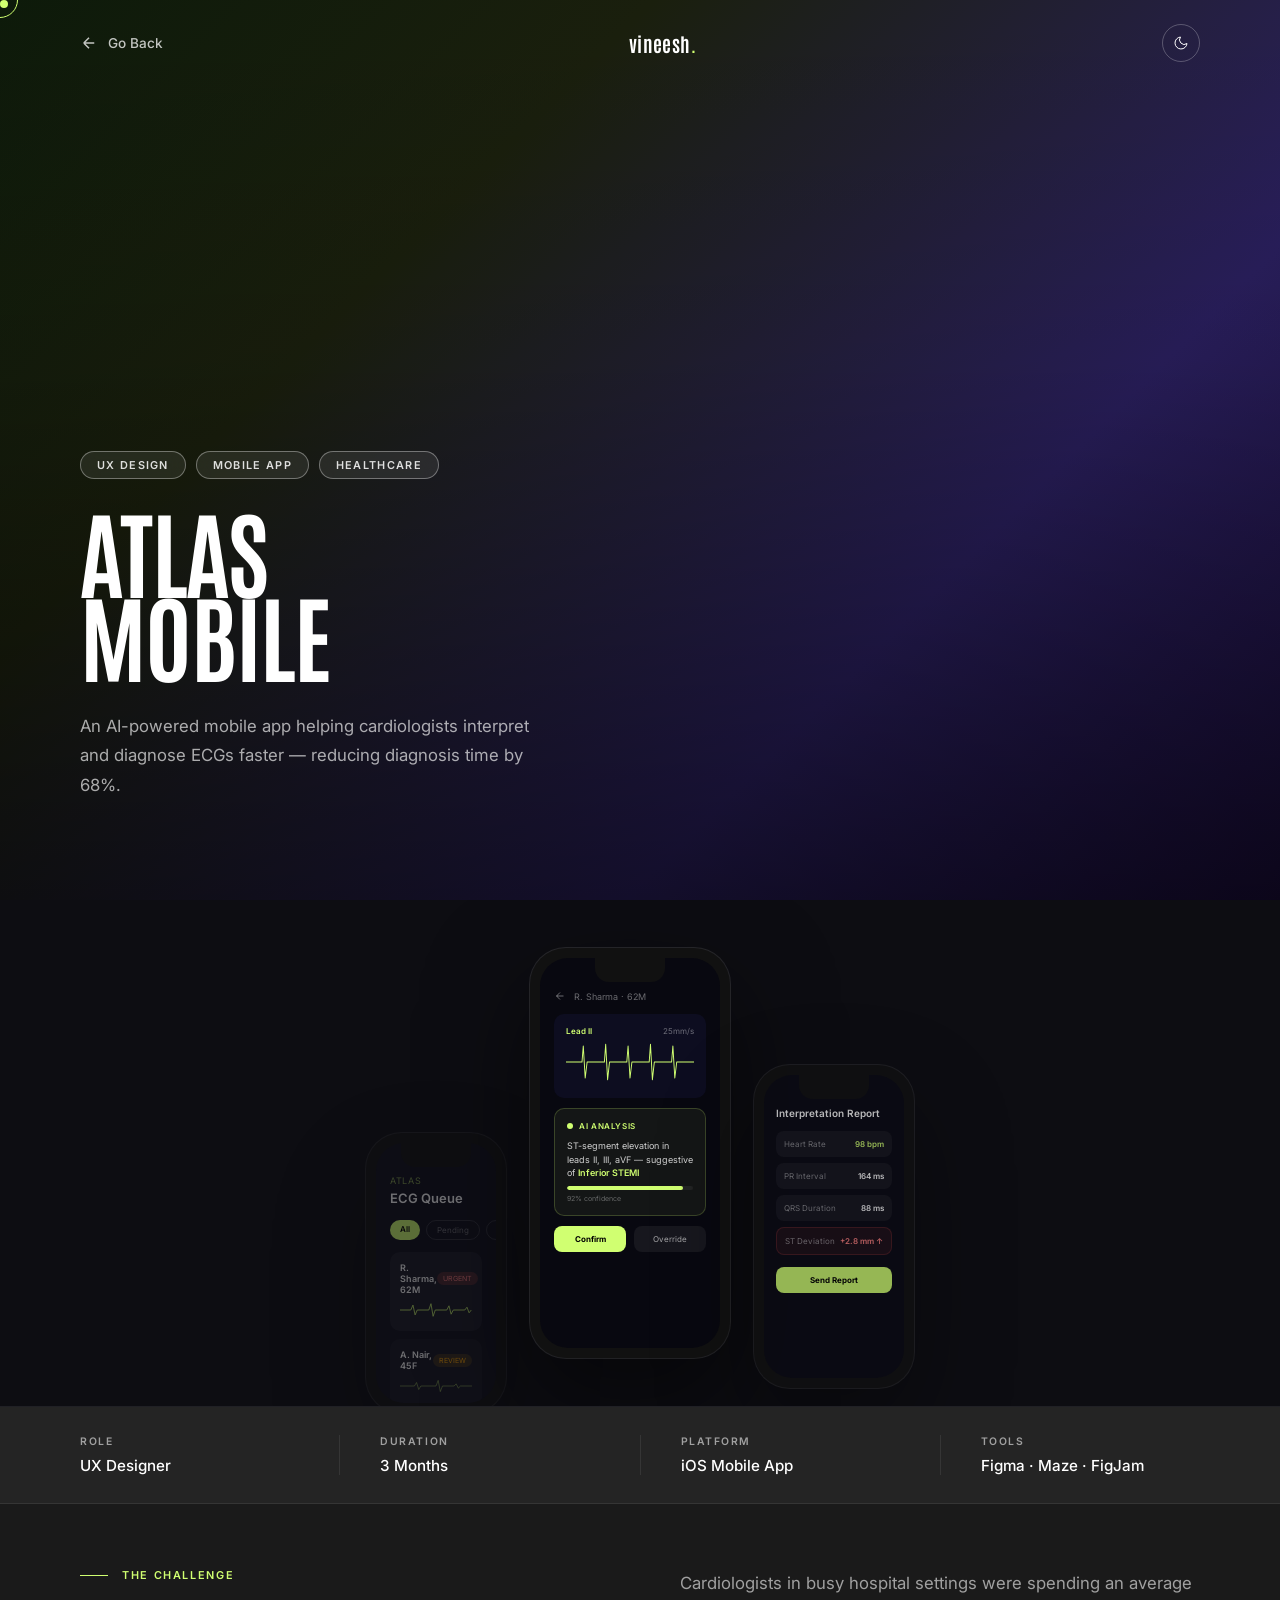
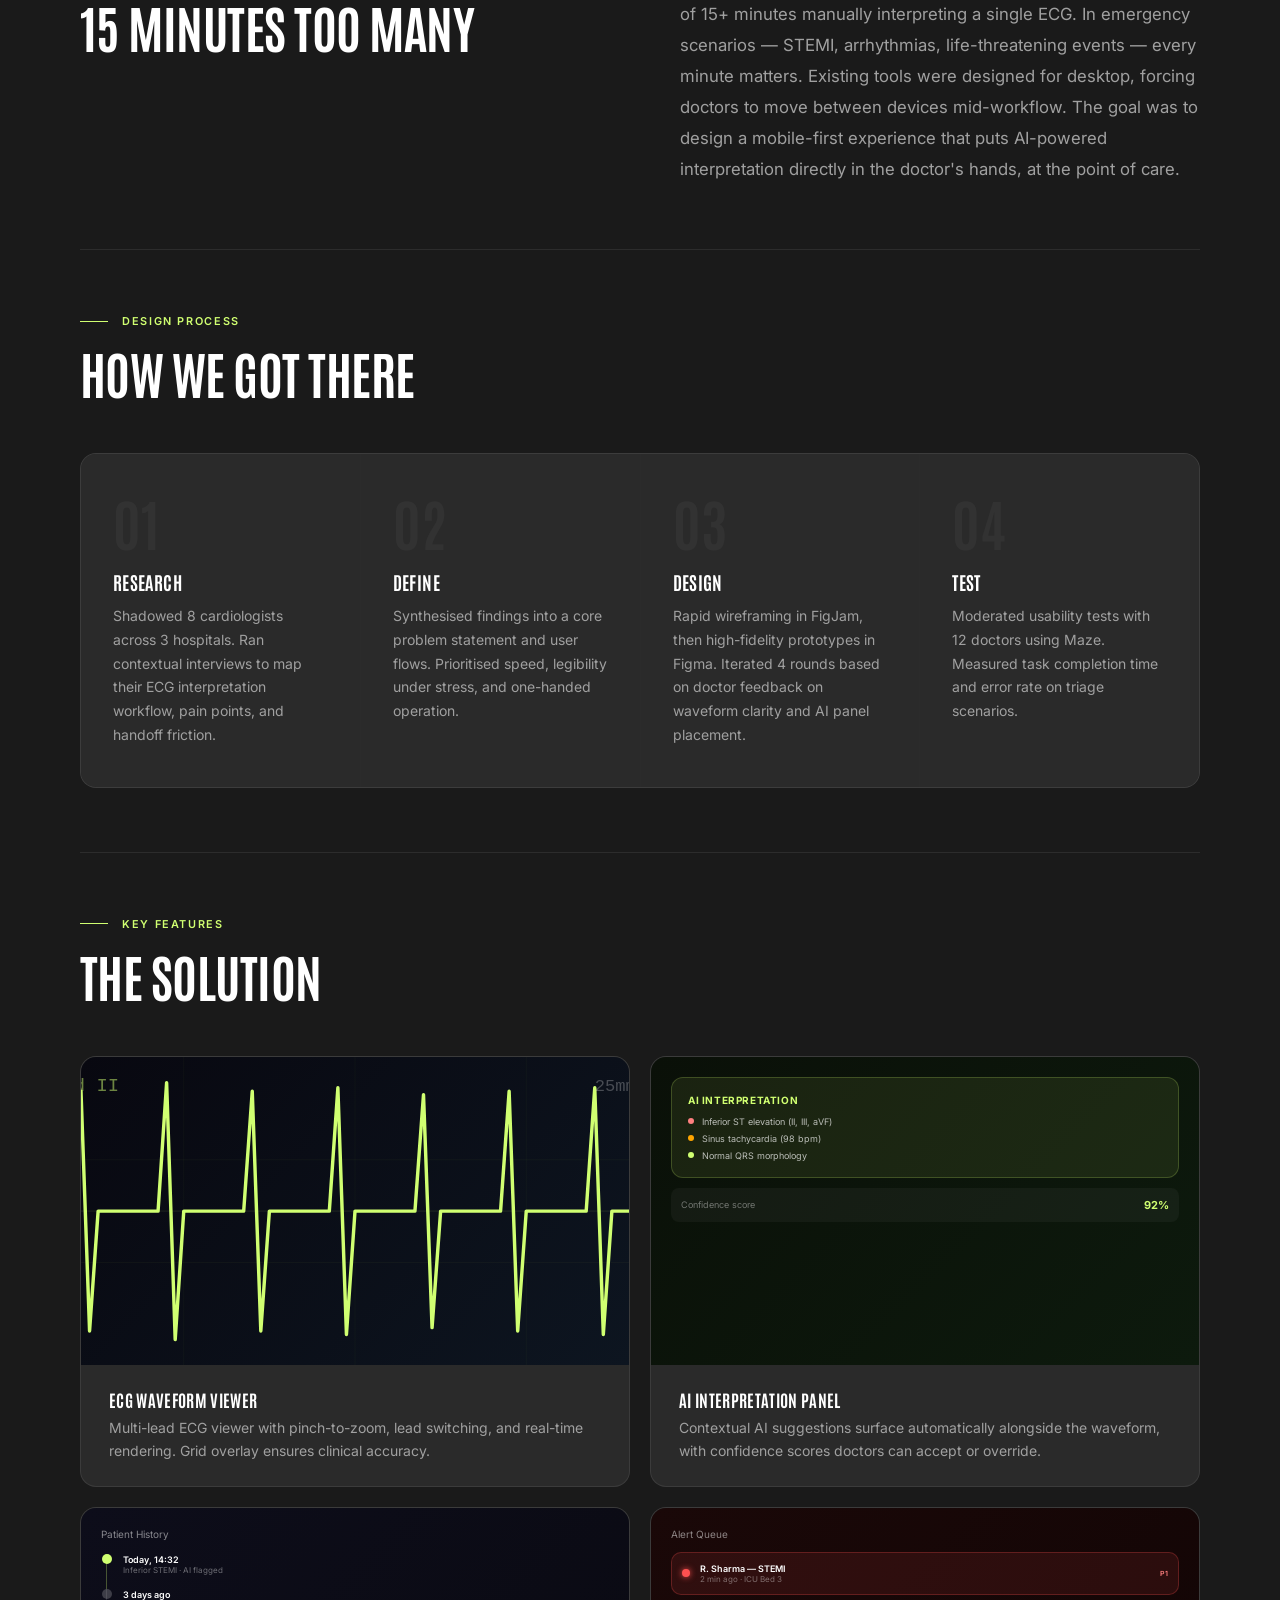
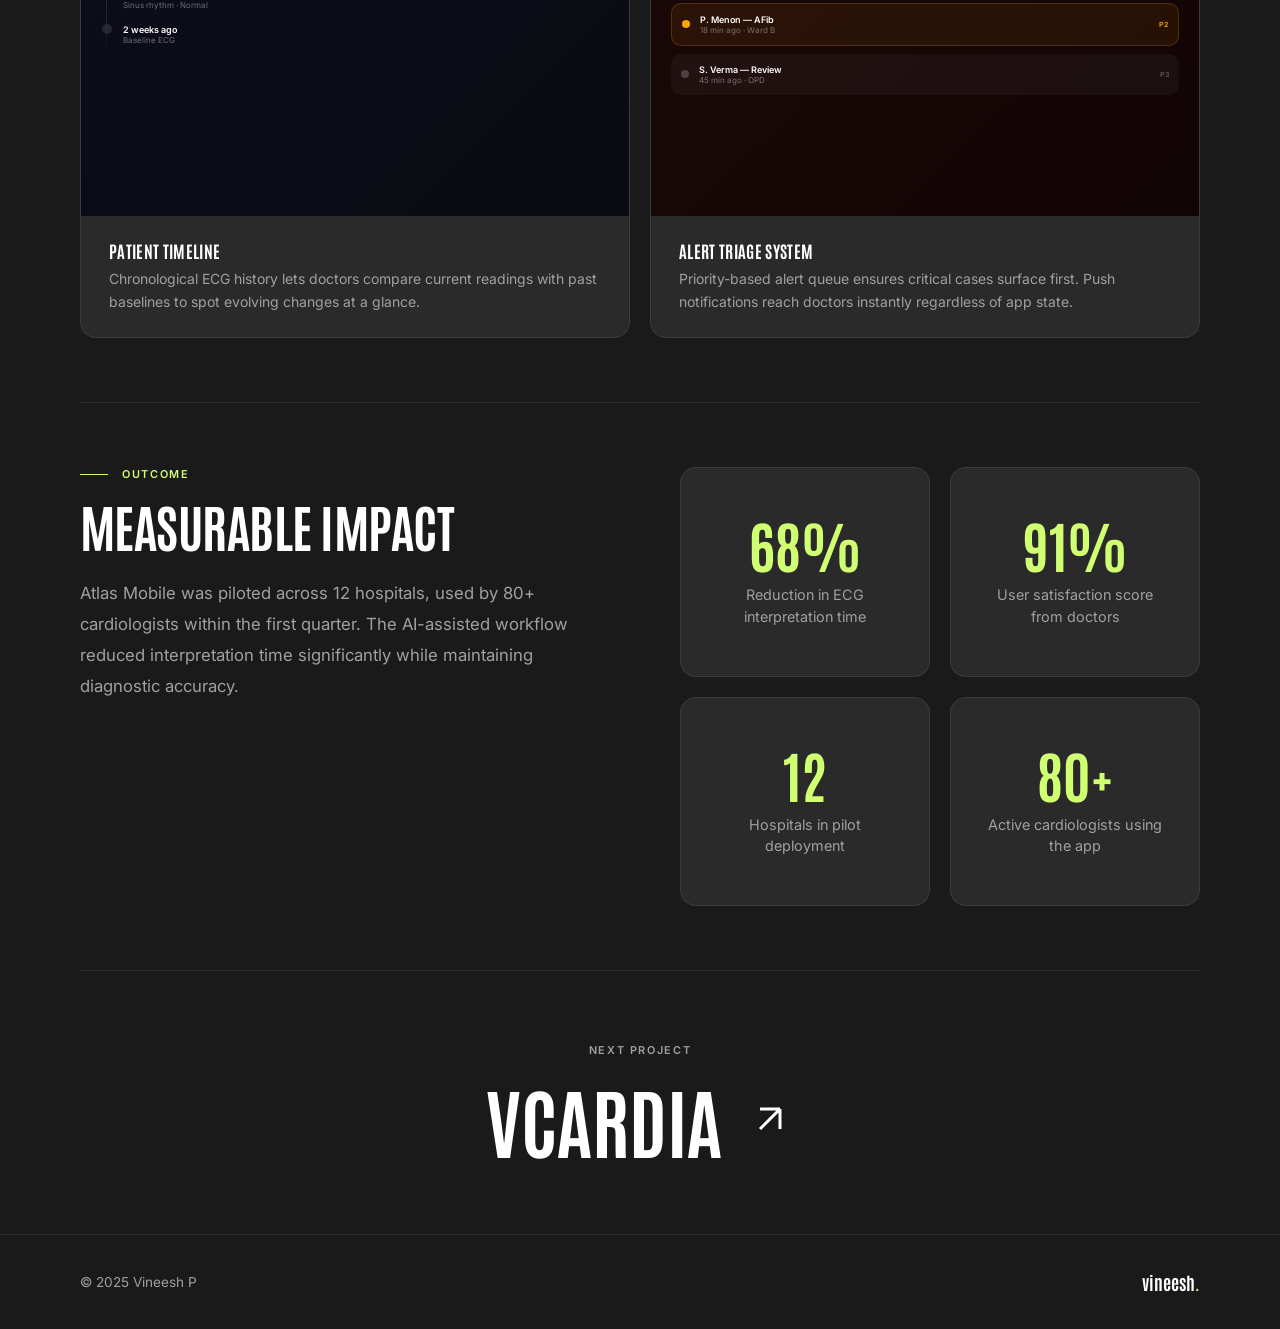
==== atlas-mobile.html @ fa7463d7 "Add case study pages, favicon, and clickable project cards - Add 4 case study pages: Atlas Mobile, V" ====
<!DOCTYPE html>
<html lang="en">
<head>
    <meta charset="UTF-8">
    <meta name="viewport" content="width=device-width, initial-scale=1.0">
    <title>Atlas Mobile – Case Study | Vineesh P</title>
    <link rel="icon" type="image/svg+xml" href="favicon.svg">
    <link rel="preconnect" href="https://fonts.googleapis.com">
    <link rel="preconnect" href="https://fonts.gstatic.com" crossorigin>
    <link href="https://fonts.googleapis.com/css2?family=Antonio:wght@300;400;500;600;700&family=Inter:wght@300;400;500;600;700&display=swap" rel="stylesheet">
    <link rel="stylesheet" href="styles.css">
    <link rel="stylesheet" href="case-study.css">
</head>
<body>
    <div class="cursor-dot" id="cursorDot"></div>
    <div class="cursor-outline" id="cursorOutline"></div>

    <!-- Nav -->
    <nav class="cs-nav" id="csNav">
        <a href="index.html#work" class="cs-back">
            <svg width="18" height="18" viewBox="0 0 24 24" fill="none" stroke="currentColor" stroke-width="2"><path d="M19 12H5M5 12l7 7M5 12l7-7"/></svg>
            Go Back
        </a>
        <a href="index.html" class="cs-nav-logo">vineesh<span class="accent">.</span></a>
        <div class="cs-nav-right">
            <button class="theme-toggle-cs" id="themeToggle" aria-label="Toggle theme">
                <svg class="icon-sun" width="16" height="16" viewBox="0 0 24 24" fill="none" stroke="currentColor" stroke-width="1.5"><circle cx="12" cy="12" r="5"/><path d="M12 1v2M12 21v2M4.22 4.22l1.42 1.42M18.36 18.36l1.42 1.42M1 12h2M21 12h2M4.22 19.78l1.42-1.42M18.36 5.64l1.42-1.42"/></svg>
                <svg class="icon-moon" width="16" height="16" viewBox="0 0 24 24" fill="none" stroke="currentColor" stroke-width="1.5"><path d="M21 12.79A9 9 0 1 1 11.21 3 7 7 0 0 0 21 12.79z"/></svg>
            </button>
        </div>
    </nav>

    <!-- Hero -->
    <section class="cs-hero">
        <div class="cs-hero-bg" style="background: linear-gradient(135deg, #0d1a0a 0%, #1a1f0d 30%, #2a1f5e 70%, #1a0d3a 100%);"></div>
        <div class="cs-hero-overlay"></div>
        <div class="cs-hero-content">
            <div class="cs-tags">
                <span class="cs-tag">UX Design</span>
                <span class="cs-tag">Mobile App</span>
                <span class="cs-tag">Healthcare</span>
            </div>
            <h1 class="cs-hero-title">Atlas<br>Mobile</h1>
            <p class="cs-hero-desc">An AI-powered mobile app helping cardiologists interpret and diagnose ECGs faster — reducing diagnosis time by 68%.</p>
        </div>
    </section>

    <!-- Hero Mockup -->
    <div class="cs-hero-mockup" style="background: #0d0d12;">
        <!-- Phone 1 - ECG Queue -->
        <div class="phone-mockup side-far">
            <div class="phone-frame">
                <div class="phone-screen" style="background: #0d0d1a;">
                    <div class="phone-notch"></div>
                    <div style="padding: 32px 14px 14px;">
                        <div style="font-size:9px; color:rgba(208,255,113,0.6); font-family:var(--font-body); margin-bottom:4px; letter-spacing:0.08em; text-transform:uppercase;">ATLAS</div>
                        <div style="font-size:13px; font-weight:600; color:#fff; font-family:var(--font-body); margin-bottom:14px;">ECG Queue</div>
                        <div style="display:flex; gap:6px; margin-bottom:12px;">
                            <div style="padding:4px 10px; background:#d0ff71; border-radius:100px; font-size:8px; font-weight:600; color:#000; font-family:var(--font-body);">All</div>
                            <div style="padding:4px 10px; border:1px solid rgba(255,255,255,0.15); border-radius:100px; font-size:8px; color:rgba(255,255,255,0.4); font-family:var(--font-body);">Pending</div>
                            <div style="padding:4px 10px; border:1px solid rgba(255,255,255,0.15); border-radius:100px; font-size:8px; color:rgba(255,255,255,0.4); font-family:var(--font-body);">Urgent</div>
                        </div>
                        <!-- Patient rows -->
                        <div style="display:flex; flex-direction:column; gap:8px;">
                            <div style="background:rgba(255,255,255,0.06); border-radius:10px; padding:10px 10px;">
                                <div style="display:flex; justify-content:space-between; align-items:center; margin-bottom:6px;">
                                    <div style="font-size:9px; font-weight:600; color:#fff; font-family:var(--font-body);">R. Sharma, 62M</div>
                                    <div style="font-size:7px; background:rgba(255,80,80,0.2); color:#ff8080; padding:2px 6px; border-radius:100px; font-family:var(--font-body);">URGENT</div>
                                </div>
                                <svg viewBox="0 0 100 20" style="width:100%; height:14px;" preserveAspectRatio="none"><polyline points="0,10 15,10 18,3 21,17 24,10 40,10 43,1 46,19 49,10 65,10 68,4 71,16 74,10 90,10 93,6 96,14 99,10" fill="none" stroke="#d0ff71" stroke-width="1.2"/></svg>
                            </div>
                            <div style="background:rgba(255,255,255,0.04); border-radius:10px; padding:10px 10px;">
                                <div style="display:flex; justify-content:space-between; align-items:center; margin-bottom:6px;">
                                    <div style="font-size:9px; font-weight:600; color:#fff; font-family:var(--font-body);">A. Nair, 45F</div>
                                    <div style="font-size:7px; background:rgba(255,165,0,0.15); color:#ffa500; padding:2px 6px; border-radius:100px; font-family:var(--font-body);">REVIEW</div>
                                </div>
                                <svg viewBox="0 0 100 20" style="width:100%; height:14px;" preserveAspectRatio="none"><polyline points="0,10 20,10 23,5 26,15 29,10 50,10 53,2 56,18 59,10 75,10 78,7 81,13 84,10 100,10" fill="none" stroke="rgba(208,255,113,0.5)" stroke-width="1.2"/></svg>
                            </div>
                            <div style="background:rgba(255,255,255,0.04); border-radius:10px; padding:10px 10px;">
                                <div style="display:flex; justify-content:space-between; align-items:center; margin-bottom:6px;">
                                    <div style="font-size:9px; font-weight:600; color:#fff; font-family:var(--font-body);">K. Patel, 58M</div>
                                    <div style="font-size:7px; background:rgba(40,200,100,0.15); color:#28c864; padding:2px 6px; border-radius:100px; font-family:var(--font-body);">NORMAL</div>
                                </div>
                                <svg viewBox="0 0 100 20" style="width:100%; height:14px;" preserveAspectRatio="none"><polyline points="0,10 25,10 27,6 29,14 31,10 55,10 57,4 59,16 61,10 80,10 82,8 84,12 86,10 100,10" fill="none" stroke="rgba(208,255,113,0.35)" stroke-width="1.2"/></svg>
                            </div>
                        </div>
                    </div>
                </div>
            </div>
        </div>

        <!-- Phone 2 (main) - ECG Viewer -->
        <div class="phone-mockup main">
            <div class="phone-frame">
                <div class="phone-screen" style="background: #080810;">
                    <div class="phone-notch"></div>
                    <div style="padding: 32px 14px 10px;">
                        <div style="display:flex; align-items:center; gap:8px; margin-bottom:12px;">
                            <svg width="12" height="12" viewBox="0 0 24 24" fill="none" stroke="rgba(255,255,255,0.4)" stroke-width="2"><path d="M19 12H5M5 12l7 7M5 12l7-7"/></svg>
                            <div style="font-size:9px; color:rgba(255,255,255,0.4); font-family:var(--font-body);">R. Sharma · 62M</div>
                        </div>
                        <!-- ECG Display -->
                        <div style="background:#0d0d20; border-radius:10px; padding:12px; margin-bottom:10px;">
                            <div style="display:flex; justify-content:space-between; margin-bottom:6px;">
                                <div style="font-size:8px; color:#d0ff71; font-family:var(--font-body); font-weight:600;">Lead II</div>
                                <div style="font-size:8px; color:rgba(255,255,255,0.4); font-family:var(--font-body);">25mm/s</div>
                            </div>
                            <svg viewBox="0 0 200 50" style="width:100%; height:40px;" preserveAspectRatio="none">
                                <line x1="0" y1="25" x2="200" y2="25" stroke="rgba(208,255,113,0.08)" stroke-width="0.5"/>
                                <polyline points="0,25 20,25 25,25 27,5 30,45 33,25 55,25 60,25 62,3 65,47 68,25 90,25 95,25 97,5 100,45 103,25 125,25 130,25 132,3 135,47 138,25 160,25 165,25 167,5 170,45 173,25 195,25 200,25" fill="none" stroke="#d0ff71" stroke-width="1.5" stroke-linejoin="round"/>
                            </svg>
                        </div>
                        <!-- AI Panel -->
                        <div style="background:rgba(208,255,113,0.06); border:1px solid rgba(208,255,113,0.2); border-radius:10px; padding:12px; margin-bottom:10px;">
                            <div style="display:flex; align-items:center; gap:6px; margin-bottom:8px;">
                                <div style="width:6px; height:6px; background:#d0ff71; border-radius:50%;"></div>
                                <div style="font-size:8px; color:#d0ff71; font-weight:600; font-family:var(--font-body); letter-spacing:0.08em; text-transform:uppercase;">AI Analysis</div>
                            </div>
                            <div style="font-size:9px; color:rgba(255,255,255,0.8); font-family:var(--font-body); line-height:1.5; margin-bottom:6px;">ST-segment elevation in leads II, III, aVF — suggestive of <span style="color:#d0ff71; font-weight:600;">Inferior STEMI</span></div>
                            <div style="background:rgba(255,255,255,0.06); border-radius:6px; height:4px; overflow:hidden;">
                                <div style="width:92%; height:100%; background:#d0ff71; border-radius:6px;"></div>
                            </div>
                            <div style="font-size:7px; color:rgba(255,255,255,0.35); font-family:var(--font-body); margin-top:4px;">92% confidence</div>
                        </div>
                        <!-- Action buttons -->
                        <div style="display:flex; gap:8px;">
                            <div style="flex:1; background:#d0ff71; border-radius:8px; padding:8px; text-align:center; font-size:8px; font-weight:700; color:#000; font-family:var(--font-body);">Confirm</div>
                            <div style="flex:1; background:rgba(255,255,255,0.06); border-radius:8px; padding:8px; text-align:center; font-size:8px; color:rgba(255,255,255,0.6); font-family:var(--font-body);">Override</div>
                        </div>
                    </div>
                </div>
            </div>
        </div>

        <!-- Phone 3 - Report -->
        <div class="phone-mockup side">
            <div class="phone-frame">
                <div class="phone-screen" style="background: #0a0a14;">
                    <div class="phone-notch"></div>
                    <div style="padding: 32px 12px 12px;">
                        <div style="font-size:10px; font-weight:600; color:#fff; font-family:var(--font-body); margin-bottom:12px;">Interpretation Report</div>
                        <div style="display:flex; flex-direction:column; gap:6px; margin-bottom:12px;">
                            <div style="background:rgba(255,255,255,0.05); border-radius:8px; padding:8px; display:flex; justify-content:space-between;">
                                <div style="font-size:8px; color:rgba(255,255,255,0.5); font-family:var(--font-body);">Heart Rate</div>
                                <div style="font-size:8px; font-weight:600; color:#d0ff71; font-family:var(--font-body);">98 bpm</div>
                            </div>
                            <div style="background:rgba(255,255,255,0.05); border-radius:8px; padding:8px; display:flex; justify-content:space-between;">
                                <div style="font-size:8px; color:rgba(255,255,255,0.5); font-family:var(--font-body);">PR Interval</div>
                                <div style="font-size:8px; font-weight:600; color:#fff; font-family:var(--font-body);">164 ms</div>
                            </div>
                            <div style="background:rgba(255,255,255,0.05); border-radius:8px; padding:8px; display:flex; justify-content:space-between;">
                                <div style="font-size:8px; color:rgba(255,255,255,0.5); font-family:var(--font-body);">QRS Duration</div>
                                <div style="font-size:8px; font-weight:600; color:#fff; font-family:var(--font-body);">88 ms</div>
                            </div>
                            <div style="background:rgba(255,80,80,0.08); border:1px solid rgba(255,80,80,0.2); border-radius:8px; padding:8px; display:flex; justify-content:space-between;">
                                <div style="font-size:8px; color:rgba(255,255,255,0.5); font-family:var(--font-body);">ST Deviation</div>
                                <div style="font-size:8px; font-weight:600; color:#ff8080; font-family:var(--font-body);">+2.8 mm ↑</div>
                            </div>
                        </div>
                        <div style="background:#d0ff71; border-radius:8px; padding:8px; text-align:center; font-size:8px; font-weight:700; color:#000; font-family:var(--font-body);">Send Report</div>
                    </div>
                </div>
            </div>
        </div>
    </div>

    <!-- Meta -->
    <div class="cs-meta">
        <div class="cs-meta-inner">
            <div class="cs-meta-item"><span class="cs-meta-label">Role</span><span class="cs-meta-value">UX Designer</span></div>
            <div class="cs-meta-item"><span class="cs-meta-label">Duration</span><span class="cs-meta-value">3 Months</span></div>
            <div class="cs-meta-item"><span class="cs-meta-label">Platform</span><span class="cs-meta-value">iOS Mobile App</span></div>
            <div class="cs-meta-item"><span class="cs-meta-label">Tools</span><span class="cs-meta-value">Figma · Maze · FigJam</span></div>
        </div>
    </div>

    <!-- Challenge -->
    <div class="cs-container">
        <section class="cs-section">
            <div class="cs-two-col">
                <div>
                    <div class="cs-label">The Challenge</div>
                    <h2 class="cs-title">15 Minutes Too Many</h2>
                </div>
                <div>
                    <p class="cs-body">Cardiologists in busy hospital settings were spending an average of 15+ minutes manually interpreting a single ECG. In emergency scenarios — STEMI, arrhythmias, life-threatening events — every minute matters. Existing tools were designed for desktop, forcing doctors to move between devices mid-workflow. The goal was to design a mobile-first experience that puts AI-powered interpretation directly in the doctor's hands, at the point of care.</p>
                </div>
            </div>
        </section>

        <!-- Process -->
        <section class="cs-section">
            <div class="cs-label">Design Process</div>
            <h2 class="cs-title">How We Got There</h2>
            <div class="cs-process">
                <div class="cs-step">
                    <div class="cs-step-num">01</div>
                    <div class="cs-step-title">Research</div>
                    <div class="cs-step-body">Shadowed 8 cardiologists across 3 hospitals. Ran contextual interviews to map their ECG interpretation workflow, pain points, and handoff friction.</div>
                </div>
                <div class="cs-step">
                    <div class="cs-step-num">02</div>
                    <div class="cs-step-title">Define</div>
                    <div class="cs-step-body">Synthesised findings into a core problem statement and user flows. Prioritised speed, legibility under stress, and one-handed operation.</div>
                </div>
                <div class="cs-step">
                    <div class="cs-step-num">03</div>
                    <div class="cs-step-title">Design</div>
                    <div class="cs-step-body">Rapid wireframing in FigJam, then high-fidelity prototypes in Figma. Iterated 4 rounds based on doctor feedback on waveform clarity and AI panel placement.</div>
                </div>
                <div class="cs-step">
                    <div class="cs-step-num">04</div>
                    <div class="cs-step-title">Test</div>
                    <div class="cs-step-body">Moderated usability tests with 12 doctors using Maze. Measured task completion time and error rate on triage scenarios.</div>
                </div>
            </div>
        </section>

        <!-- Features -->
        <section class="cs-section">
            <div class="cs-label">Key Features</div>
            <h2 class="cs-title">The Solution</h2>
            <div class="cs-features">
                <div class="cs-feature">
                    <div class="cs-feature-screen" style="background: linear-gradient(135deg, #080810 0%, #0d1520 100%);">
                        <svg viewBox="0 0 400 180" style="width:100%; height:100%;" preserveAspectRatio="xMidYMid slice">
                            <line x1="0" y1="90" x2="400" y2="90" stroke="rgba(208,255,113,0.06)" stroke-width="1"/>
                            <line x1="0" y1="60" x2="400" y2="60" stroke="rgba(208,255,113,0.04)" stroke-width="0.5"/>
                            <line x1="0" y1="120" x2="400" y2="120" stroke="rgba(208,255,113,0.04)" stroke-width="0.5"/>
                            <line x1="100" y1="0" x2="100" y2="180" stroke="rgba(208,255,113,0.04)" stroke-width="0.5"/>
                            <line x1="200" y1="0" x2="200" y2="180" stroke="rgba(208,255,113,0.04)" stroke-width="0.5"/>
                            <line x1="300" y1="0" x2="300" y2="180" stroke="rgba(208,255,113,0.04)" stroke-width="0.5"/>
                            <polyline points="0,90 30,90 35,90 40,20 45,160 50,90 80,90 85,90 90,15 95,165 100,90 130,90 135,90 140,20 145,160 150,90 180,90 185,90 190,18 195,162 200,90 230,90 235,90 240,22 245,158 250,90 280,90 285,90 290,20 295,160 300,90 330,90 335,90 340,18 345,162 350,90 380,90 385,90 390,20 395,160 400,90" fill="none" stroke="#d0ff71" stroke-width="2" stroke-linejoin="round"/>
                            <text x="16" y="20" font-size="11" fill="rgba(208,255,113,0.5)" font-family="monospace">Lead II</text>
                            <text x="340" y="20" font-size="10" fill="rgba(255,255,255,0.25)" font-family="monospace">25mm/s</text>
                        </svg>
                    </div>
                    <div class="cs-feature-body">
                        <div class="cs-feature-title">ECG Waveform Viewer</div>
                        <div class="cs-feature-desc">Multi-lead ECG viewer with pinch-to-zoom, lead switching, and real-time rendering. Grid overlay ensures clinical accuracy.</div>
                    </div>
                </div>
                <div class="cs-feature">
                    <div class="cs-feature-screen" style="background: linear-gradient(135deg, #0a1008 0%, #0d1a0d 100%);">
                        <div style="padding: 20px; width: 100%;">
                            <div style="background:rgba(208,255,113,0.08); border:1px solid rgba(208,255,113,0.2); border-radius:12px; padding:16px; margin-bottom:10px;">
                                <div style="font-size:10px; color:#d0ff71; font-weight:700; font-family:var(--font-body); margin-bottom:10px; letter-spacing:0.06em;">AI INTERPRETATION</div>
                                <div style="display:flex; flex-direction:column; gap:6px;">
                                    <div style="display:flex; align-items:center; gap:8px;"><div style="width:6px; height:6px; background:#ff8080; border-radius:50%; flex-shrink:0;"></div><div style="font-size:9px; color:rgba(255,255,255,0.7); font-family:var(--font-body);">Inferior ST elevation (II, III, aVF)</div></div>
                                    <div style="display:flex; align-items:center; gap:8px;"><div style="width:6px; height:6px; background:#ffa500; border-radius:50%; flex-shrink:0;"></div><div style="font-size:9px; color:rgba(255,255,255,0.7); font-family:var(--font-body);">Sinus tachycardia (98 bpm)</div></div>
                                    <div style="display:flex; align-items:center; gap:8px;"><div style="width:6px; height:6px; background:#d0ff71; border-radius:50%; flex-shrink:0;"></div><div style="font-size:9px; color:rgba(255,255,255,0.7); font-family:var(--font-body);">Normal QRS morphology</div></div>
                                </div>
                            </div>
                            <div style="background:rgba(255,255,255,0.04); border-radius:8px; padding:10px; display:flex; justify-content:space-between; align-items:center;">
                                <div style="font-size:9px; color:rgba(255,255,255,0.4); font-family:var(--font-body);">Confidence score</div>
                                <div style="font-size:11px; font-weight:700; color:#d0ff71; font-family:var(--font-body);">92%</div>
                            </div>
                        </div>
                    </div>
                    <div class="cs-feature-body">
                        <div class="cs-feature-title">AI Interpretation Panel</div>
                        <div class="cs-feature-desc">Contextual AI suggestions surface automatically alongside the waveform, with confidence scores doctors can accept or override.</div>
                    </div>
                </div>
                <div class="cs-feature">
                    <div class="cs-feature-screen" style="background: linear-gradient(135deg, #0d0d1a 0%, #0a0a12 100%);">
                        <div style="padding: 20px; width: 100%;">
                            <div style="font-size:10px; color:rgba(255,255,255,0.5); font-family:var(--font-body); margin-bottom:14px;">Patient History</div>
                            <div style="display:flex; flex-direction:column; gap:0;">
                                <div style="display:flex; gap:12px; align-items:flex-start; padding-bottom:14px; border-left:1px solid rgba(208,255,113,0.3); margin-left:5px; padding-left:16px; position:relative;">
                                    <div style="width:10px; height:10px; background:#d0ff71; border-radius:50%; position:absolute; left:-5px; top:0;"></div>
                                    <div><div style="font-size:9px; font-weight:600; color:#fff; font-family:var(--font-body);">Today, 14:32</div><div style="font-size:8px; color:rgba(255,255,255,0.4); font-family:var(--font-body);">Inferior STEMI · AI flagged</div></div>
                                </div>
                                <div style="display:flex; gap:12px; align-items:flex-start; padding-bottom:14px; border-left:1px solid rgba(255,255,255,0.1); margin-left:5px; padding-left:16px; position:relative;">
                                    <div style="width:10px; height:10px; background:rgba(255,255,255,0.2); border-radius:50%; position:absolute; left:-5px; top:0;"></div>
                                    <div><div style="font-size:9px; font-weight:600; color:#fff; font-family:var(--font-body);">3 days ago</div><div style="font-size:8px; color:rgba(255,255,255,0.4); font-family:var(--font-body);">Sinus rhythm · Normal</div></div>
                                </div>
                                <div style="display:flex; gap:12px; align-items:flex-start; border-left:1px solid rgba(255,255,255,0.05); margin-left:5px; padding-left:16px; position:relative;">
                                    <div style="width:10px; height:10px; background:rgba(255,255,255,0.1); border-radius:50%; position:absolute; left:-5px; top:0;"></div>
                                    <div><div style="font-size:9px; font-weight:600; color:#fff; font-family:var(--font-body);">2 weeks ago</div><div style="font-size:8px; color:rgba(255,255,255,0.4); font-family:var(--font-body);">Baseline ECG</div></div>
                                </div>
                            </div>
                        </div>
                    </div>
                    <div class="cs-feature-body">
                        <div class="cs-feature-title">Patient Timeline</div>
                        <div class="cs-feature-desc">Chronological ECG history lets doctors compare current readings with past baselines to spot evolving changes at a glance.</div>
                    </div>
                </div>
                <div class="cs-feature">
                    <div class="cs-feature-screen" style="background: linear-gradient(135deg, #1a0808 0%, #120505 100%);">
                        <div style="padding: 20px; width: 100%;">
                            <div style="font-size:10px; color:rgba(255,255,255,0.5); font-family:var(--font-body); margin-bottom:12px;">Alert Queue</div>
                            <div style="display:flex; flex-direction:column; gap:8px;">
                                <div style="background:rgba(255,80,80,0.1); border:1px solid rgba(255,80,80,0.25); border-radius:10px; padding:10px; display:flex; align-items:center; gap:10px;">
                                    <div style="width:8px; height:8px; background:#ff5050; border-radius:50%; flex-shrink:0; box-shadow:0 0 6px #ff5050;"></div>
                                    <div style="flex:1;"><div style="font-size:9px; font-weight:600; color:#fff; font-family:var(--font-body);">R. Sharma — STEMI</div><div style="font-size:8px; color:rgba(255,255,255,0.4); font-family:var(--font-body);">2 min ago · ICU Bed 3</div></div>
                                    <div style="font-size:7px; color:#ff8080; font-family:var(--font-body); font-weight:600;">P1</div>
                                </div>
                                <div style="background:rgba(255,165,0,0.08); border:1px solid rgba(255,165,0,0.2); border-radius:10px; padding:10px; display:flex; align-items:center; gap:10px;">
                                    <div style="width:8px; height:8px; background:#ffa500; border-radius:50%; flex-shrink:0;"></div>
                                    <div style="flex:1;"><div style="font-size:9px; font-weight:600; color:#fff; font-family:var(--font-body);">P. Menon — AFib</div><div style="font-size:8px; color:rgba(255,255,255,0.4); font-family:var(--font-body);">18 min ago · Ward B</div></div>
                                    <div style="font-size:7px; color:#ffa500; font-family:var(--font-body); font-weight:600;">P2</div>
                                </div>
                                <div style="background:rgba(255,255,255,0.04); border-radius:10px; padding:10px; display:flex; align-items:center; gap:10px;">
                                    <div style="width:8px; height:8px; background:rgba(255,255,255,0.2); border-radius:50%; flex-shrink:0;"></div>
                                    <div style="flex:1;"><div style="font-size:9px; font-weight:600; color:#fff; font-family:var(--font-body);">S. Verma — Review</div><div style="font-size:8px; color:rgba(255,255,255,0.4); font-family:var(--font-body);">45 min ago · OPD</div></div>
                                    <div style="font-size:7px; color:rgba(255,255,255,0.3); font-family:var(--font-body); font-weight:600;">P3</div>
                                </div>
                            </div>
                        </div>
                    </div>
                    <div class="cs-feature-body">
                        <div class="cs-feature-title">Alert Triage System</div>
                        <div class="cs-feature-desc">Priority-based alert queue ensures critical cases surface first. Push notifications reach doctors instantly regardless of app state.</div>
                    </div>
                </div>
            </div>
        </section>

        <!-- Outcome -->
        <section class="cs-section">
            <div class="cs-two-col">
                <div>
                    <div class="cs-label">Outcome</div>
                    <h2 class="cs-title">Measurable Impact</h2>
                    <p class="cs-body">Atlas Mobile was piloted across 12 hospitals, used by 80+ cardiologists within the first quarter. The AI-assisted workflow reduced interpretation time significantly while maintaining diagnostic accuracy.</p>
                </div>
                <div>
                    <div class="cs-stats" style="grid-template-columns: 1fr 1fr; margin-top: 0;">
                        <div class="cs-stat"><div class="cs-stat-number">68%</div><div class="cs-stat-label">Reduction in ECG interpretation time</div></div>
                        <div class="cs-stat"><div class="cs-stat-number">91%</div><div class="cs-stat-label">User satisfaction score from doctors</div></div>
                        <div class="cs-stat"><div class="cs-stat-number">12</div><div class="cs-stat-label">Hospitals in pilot deployment</div></div>
                        <div class="cs-stat"><div class="cs-stat-number">80+</div><div class="cs-stat-label">Active cardiologists using the app</div></div>
                    </div>
                </div>
            </div>
        </section>

        <!-- Next -->
        <section class="cs-next">
            <div class="cs-next-label">Next Project</div>
            <a href="vcardia.html" class="cs-next-link">
                VCardia
                <svg width="48" height="48" viewBox="0 0 24 24" fill="none" stroke="currentColor" stroke-width="1.5"><path d="M7 17L17 7M17 7H7M17 7V17"/></svg>
            </a>
        </section>
    </div>

    <footer class="cs-footer">
        <span class="cs-footer-copy">© 2025 Vineesh P</span>
        <a href="index.html" class="cs-footer-logo">vineesh<span class="accent">.</span></a>
    </footer>

    <script src="script.js"></script>
    <script>
        const csNav = document.getElementById('csNav');
        window.addEventListener('scroll', () => csNav.classList.toggle('scrolled', window.scrollY > 60));
    </script>
</body>
</html>
---- styles.css ----
/* ===== CSS Variables ===== */
:root {
    --bg: #1a1a1a;
    --bg-secondary: #242424;
    --bg-card: #2a2a2a;
    --text: #ffffff;
    --text-secondary: #a0a0a0;
    --accent: #d0ff71;
    --accent-secondary: #5e67e6;
    --border: rgba(255, 255, 255, 0.08);
    --border-hover: rgba(255, 255, 255, 0.15);
    --font-heading: 'Antonio', sans-serif;
    --font-body: 'Inter', sans-serif;
    --ease: cubic-bezier(0.16, 1, 0.3, 1);
    --transition: 0.4s var(--ease);
}

/* ===== Light Theme ===== */
[data-theme="light"] {
    --bg: #f5f5f0;
    --bg-secondary: #eaeae5;
    --bg-card: #ffffff;
    --text: #1a1a1a;
    --text-secondary: #6b6b6b;
    --accent: #5e67e6;
    --accent-secondary: #d0ff71;
    --border: rgba(0, 0, 0, 0.08);
    --border-hover: rgba(0, 0, 0, 0.15);
}

[data-theme="light"] .navbar.scrolled {
    background: rgba(245, 245, 240, 0.85);
}

[data-theme="light"] .hero-title-outline {
    -webkit-text-stroke-color: var(--text);
}

[data-theme="light"] .service-number {
    color: rgba(0, 0, 0, 0.06);
}

[data-theme="light"] .project-placeholder-text {
    color: rgba(255, 255, 255, 0.3);
}

[data-theme="light"] .cursor-dot {
    background: var(--accent);
}

[data-theme="light"] .cursor-outline {
    border-color: var(--accent);
}

[data-theme="light"] .cursor-outline.hover {
    border-color: var(--accent);
    background: rgba(94, 103, 230, 0.06);
}

[data-theme="light"] .hero-badge {
    color: var(--accent);
    border-color: rgba(94, 103, 230, 0.25);
}

[data-theme="light"] .badge-dot {
    background: var(--accent);
}

[data-theme="light"] .btn-primary:hover {
    background: #4a53d4;
    box-shadow: 0 8px 30px rgba(94, 103, 230, 0.25);
}

[data-theme="light"] .contact-email {
    border-color: rgba(94, 103, 230, 0.3);
}

[data-theme="light"] .contact-email:hover {
    background: var(--accent);
    color: #fff;
    border-color: var(--accent);
    box-shadow: 0 8px 30px rgba(94, 103, 230, 0.25);
}

[data-theme="light"] .tool-tag:hover {
    background: rgba(94, 103, 230, 0.06);
}

[data-theme="light"] .social-link:hover {
    background: rgba(94, 103, 230, 0.06);
}

[data-theme="light"] .service-card::before {
    background: linear-gradient(135deg, rgba(94, 103, 230, 0.04), transparent);
}

[data-theme="light"] .project-card:hover {
    box-shadow: 0 20px 60px rgba(0, 0, 0, 0.1);
}

/* ===== Reset ===== */
*, *::before, *::after {
    margin: 0;
    padding: 0;
    box-sizing: border-box;
}

html {
    scroll-behavior: smooth;
    -webkit-font-smoothing: antialiased;
    -moz-osx-font-smoothing: grayscale;
    overflow-x: hidden;
}

body {
    font-family: var(--font-body);
    background: var(--bg);
    color: var(--text);
    overflow-x: hidden;
    cursor: none;
    transition: background 0.4s ease, color 0.4s ease;
}

a {
    text-decoration: none;
    color: inherit;
    cursor: none;
}

button {
    cursor: none;
}

img {
    max-width: 100%;
    display: block;
}

/* ===== Custom Cursor ===== */
.cursor-dot {
    width: 8px;
    height: 8px;
    background: var(--accent);
    border-radius: 50%;
    position: fixed;
    top: 0;
    left: 0;
    pointer-events: none;
    z-index: 9999;
    transition: transform 0.1s ease;
}

.cursor-outline {
    width: 36px;
    height: 36px;
    border: 1.5px solid var(--accent);
    border-radius: 50%;
    position: fixed;
    top: 0;
    left: 0;
    pointer-events: none;
    z-index: 9998;
    transition: transform 0.15s ease, width 0.3s ease, height 0.3s ease, border-color 0.3s ease;
}

.cursor-outline.hover {
    width: 56px;
    height: 56px;
    border-color: var(--accent);
    background: rgba(208, 255, 113, 0.06);
}

/* ===== Navigation ===== */
.navbar {
    position: fixed;
    top: 0;
    left: 0;
    right: 0;
    z-index: 100;
    padding: 20px 0;
    transition: background var(--transition), padding var(--transition), backdrop-filter var(--transition);
}

.navbar.scrolled {
    background: rgba(26, 26, 26, 0.85);
    backdrop-filter: blur(20px);
    -webkit-backdrop-filter: blur(20px);
    padding: 14px 0;
    border-bottom: 1px solid var(--border);
}

.nav-container {
    max-width: 1280px;
    margin: 0 auto;
    padding: 0 40px;
    display: flex;
    align-items: center;
    justify-content: space-between;
}

.nav-logo {
    font-family: var(--font-heading);
    font-size: 1.6rem;
    font-weight: 700;
    letter-spacing: -0.02em;
    text-transform: lowercase;
}

.accent {
    color: var(--accent);
}

.nav-links {
    display: flex;
    gap: 36px;
}

.nav-link {
    font-size: 0.875rem;
    font-weight: 400;
    color: var(--text-secondary);
    transition: color var(--transition);
    position: relative;
    letter-spacing: 0.01em;
}

.nav-link::after {
    content: '';
    position: absolute;
    bottom: -4px;
    left: 0;
    width: 0;
    height: 1.5px;
    background: var(--accent);
    transition: width var(--transition);
}

.nav-link:hover,
.nav-link.active {
    color: var(--text);
}

.nav-link:hover::after,
.nav-link.active::after {
    width: 100%;
}

.nav-actions {
    display: flex;
    align-items: center;
    gap: 16px;
}

.nav-cta {
    font-size: 0.875rem;
    font-weight: 500;
    padding: 10px 24px;
    border: 1px solid var(--border-hover);
    border-radius: 100px;
    transition: all var(--transition);
    letter-spacing: 0.01em;
}

.nav-cta:hover {
    background: var(--accent);
    color: var(--bg);
    border-color: var(--accent);
}

/* Theme Toggle */
.theme-toggle {
    width: 42px;
    height: 42px;
    border-radius: 50%;
    border: 1px solid var(--border-hover);
    background: transparent;
    display: flex;
    align-items: center;
    justify-content: center;
    color: var(--text);
    transition: all var(--transition);
    position: relative;
    cursor: none;
}

.theme-toggle:hover {
    border-color: var(--accent);
    color: var(--accent);
    background: rgba(208, 255, 113, 0.05);
}

[data-theme="light"] .theme-toggle:hover {
    background: rgba(94, 103, 230, 0.06);
}

.theme-toggle .icon-sun,
.theme-toggle .icon-moon {
    position: absolute;
    transition: opacity 0.3s ease, transform 0.3s ease;
}

.theme-toggle .icon-sun {
    opacity: 0;
    transform: rotate(-90deg) scale(0.5);
}

.theme-toggle .icon-moon {
    opacity: 1;
    transform: rotate(0deg) scale(1);
}

[data-theme="light"] .theme-toggle .icon-sun {
    opacity: 1;
    transform: rotate(0deg) scale(1);
}

[data-theme="light"] .theme-toggle .icon-moon {
    opacity: 0;
    transform: rotate(90deg) scale(0.5);
}

.hamburger {
    display: none;
    flex-direction: column;
    gap: 5px;
    background: none;
    border: none;
    padding: 4px;
}

.hamburger span {
    width: 24px;
    height: 1.5px;
    background: var(--text);
    transition: all 0.3s ease;
    transform-origin: center;
}

.hamburger.active span:nth-child(1) {
    transform: rotate(45deg) translate(4px, 4px);
}

.hamburger.active span:nth-child(2) {
    opacity: 0;
}

.hamburger.active span:nth-child(3) {
    transform: rotate(-45deg) translate(5px, -5px);
}

/* Mobile Menu */
.mobile-menu {
    position: fixed;
    top: 0;
    left: 0;
    right: 0;
    bottom: 0;
    background: var(--bg);
    z-index: 99;
    display: flex;
    align-items: center;
    justify-content: center;
    opacity: 0;
    pointer-events: none;
    transition: opacity 0.4s ease;
}

.mobile-menu.active {
    opacity: 1;
    pointer-events: all;
}

.mobile-menu-links {
    display: flex;
    flex-direction: column;
    align-items: center;
    gap: 32px;
}

.mobile-link {
    font-family: var(--font-heading);
    font-size: 2.5rem;
    font-weight: 600;
    color: var(--text-secondary);
    transition: color var(--transition);
    text-transform: uppercase;
    letter-spacing: 0.05em;
}

.mobile-link:hover {
    color: var(--accent);
}

/* ===== Hero Section ===== */
.hero {
    min-height: 100vh;
    display: flex;
    align-items: center;
    position: relative;
    padding: 140px 0 80px;
}

.hero-container {
    max-width: 1280px;
    margin: 0 auto;
    padding: 0 40px;
    width: 100%;
}

.hero-badge {
    display: inline-flex;
    align-items: center;
    gap: 10px;
    font-size: 0.8rem;
    font-weight: 500;
    color: var(--accent);
    padding: 8px 18px;
    border: 1px solid rgba(208, 255, 113, 0.2);
    border-radius: 100px;
    margin-bottom: 40px;
    letter-spacing: 0.04em;
    text-transform: uppercase;
}

.badge-dot {
    width: 7px;
    height: 7px;
    background: var(--accent);
    border-radius: 50%;
    animation: pulse 2s ease-in-out infinite;
}

@keyframes pulse {
    0%, 100% { opacity: 1; transform: scale(1); }
    50% { opacity: 0.5; transform: scale(0.8); }
}

.hero-title {
    font-family: var(--font-heading);
    font-size: clamp(3.2rem, 8vw, 6.5rem);
    font-weight: 700;
    line-height: 1.05;
    letter-spacing: -0.03em;
    text-transform: uppercase;
    margin-bottom: 32px;
}

.hero-title-outline {
    -webkit-text-stroke: 1.5px var(--text);
    color: transparent;
}

.hero-subtitle {
    font-size: 1.1rem;
    font-weight: 300;
    color: var(--text-secondary);
    max-width: 520px;
    line-height: 1.7;
    margin-bottom: 44px;
}

.hero-actions {
    display: flex;
    gap: 16px;
    margin-bottom: 80px;
}

.btn {
    display: inline-flex;
    align-items: center;
    gap: 8px;
    font-family: var(--font-body);
    font-size: 0.9rem;
    font-weight: 500;
    padding: 14px 32px;
    border-radius: 100px;
    transition: all var(--transition);
    letter-spacing: 0.01em;
}

.btn-primary {
    background: var(--accent);
    color: var(--bg);
}

.btn-primary:hover {
    background: #e0ff9e;
    transform: translateY(-2px);
    box-shadow: 0 8px 30px rgba(208, 255, 113, 0.2);
}

.btn-secondary {
    border: 1px solid var(--border-hover);
    color: var(--text);
}

.btn-secondary:hover {
    border-color: var(--accent);
    color: var(--accent);
    transform: translateY(-2px);
}

.hero-stats {
    display: flex;
    gap: 60px;
}

.stat {
    display: flex;
    flex-direction: column;
    gap: 6px;
}

.stat-number {
    font-family: var(--font-heading);
    font-size: 3rem;
    font-weight: 700;
    letter-spacing: -0.03em;
}

.stat-label {
    font-size: 0.8rem;
    color: var(--text-secondary);
    text-transform: uppercase;
    letter-spacing: 0.08em;
}

.hero-scroll {
    position: absolute;
    right: 40px;
    bottom: 40px;
    display: flex;
    flex-direction: column;
    align-items: center;
    gap: 12px;
}

.hero-scroll span {
    font-size: 0.7rem;
    letter-spacing: 0.15em;
    text-transform: uppercase;
    color: var(--text-secondary);
    writing-mode: vertical-rl;
}

.scroll-line {
    width: 1px;
    height: 60px;
    background: linear-gradient(to bottom, var(--accent), transparent);
    animation: scrollLine 2s ease-in-out infinite;
}

@keyframes scrollLine {
    0% { transform: scaleY(0); transform-origin: top; }
    50% { transform: scaleY(1); transform-origin: top; }
    51% { transform-origin: bottom; }
    100% { transform: scaleY(0); transform-origin: bottom; }
}

/* ===== Marquee ===== */
.marquee-section {
    padding: 28px 0;
    border-top: 1px solid var(--border);
    border-bottom: 1px solid var(--border);
    overflow: hidden;
    position: relative;
    width: 100%;
}

.marquee-track {
    display: flex;
    width: max-content;
    animation: marquee 25s linear infinite;
}

@keyframes marquee {
    0% { transform: translateX(0); }
    100% { transform: translateX(-50%); }
}

.marquee-content {
    display: flex;
    align-items: center;
    gap: 40px;
    padding-right: 40px;
}

.marquee-content span {
    font-family: var(--font-heading);
    font-size: 1.2rem;
    font-weight: 400;
    text-transform: uppercase;
    letter-spacing: 0.08em;
    white-space: nowrap;
    color: var(--text-secondary);
}

.marquee-dot {
    width: 6px !important;
    height: 6px;
    background: var(--accent);
    border-radius: 50%;
    display: inline-block;
    flex-shrink: 0;
}

/* ===== Section Utilities ===== */
.section-container {
    max-width: 1280px;
    margin: 0 auto;
    padding: 0 40px;
}

.section-label {
    display: inline-flex;
    align-items: center;
    gap: 12px;
    font-size: 0.8rem;
    font-weight: 500;
    text-transform: uppercase;
    letter-spacing: 0.12em;
    color: var(--accent);
    margin-bottom: 32px;
}

.label-line {
    width: 32px;
    height: 1px;
    background: var(--accent);
}

.section-title {
    font-family: var(--font-heading);
    font-size: clamp(2rem, 4.5vw, 3.5rem);
    font-weight: 700;
    letter-spacing: -0.02em;
    text-transform: uppercase;
    line-height: 1.1;
    margin-bottom: 60px;
}

/* ===== About Section ===== */
.about {
    padding: 120px 0;
}

.about-grid {
    display: grid;
    grid-template-columns: 1fr 1fr;
    gap: 80px;
    align-items: start;
}

.about-text {
    font-size: 1rem;
    line-height: 1.8;
    color: var(--text-secondary);
    margin-bottom: 20px;
}

.about-tools {
    display: flex;
    flex-wrap: wrap;
    gap: 10px;
    margin-top: 32px;
}

.tool-tag {
    font-size: 0.8rem;
    font-weight: 500;
    padding: 8px 18px;
    border: 1px solid var(--border);
    border-radius: 100px;
    color: var(--text-secondary);
    transition: all var(--transition);
    letter-spacing: 0.02em;
}

.tool-tag:hover {
    border-color: var(--accent);
    color: var(--accent);
    background: rgba(208, 255, 113, 0.05);
}

/* ===== Services Section ===== */
.services {
    padding: 0 0 120px;
}

.services-grid {
    display: grid;
    grid-template-columns: repeat(4, 1fr);
    gap: 20px;
}

.service-card {
    padding: 40px 32px;
    border: 1px solid var(--border);
    border-radius: 20px;
    transition: all var(--transition);
    position: relative;
    overflow: hidden;
}

.service-card::before {
    content: '';
    position: absolute;
    top: 0;
    left: 0;
    right: 0;
    bottom: 0;
    background: linear-gradient(135deg, rgba(208, 255, 113, 0.04), transparent);
    opacity: 0;
    transition: opacity var(--transition);
}

.service-card:hover {
    border-color: var(--border-hover);
    transform: translateY(-4px);
}

.service-card:hover::before {
    opacity: 1;
}

.service-number {
    font-family: var(--font-heading);
    font-size: 3rem;
    font-weight: 700;
    color: rgba(255, 255, 255, 0.05);
    margin-bottom: 24px;
    position: relative;
}

.service-title {
    font-family: var(--font-heading);
    font-size: 1.3rem;
    font-weight: 600;
    margin-bottom: 14px;
    text-transform: uppercase;
    letter-spacing: 0.02em;
    position: relative;
}

.service-desc {
    font-size: 0.88rem;
    line-height: 1.7;
    color: var(--text-secondary);
    position: relative;
}

/* ===== Work Section ===== */
.work {
    padding: 120px 0;
    background: var(--bg-secondary);
}

.projects-grid {
    display: grid;
    grid-template-columns: repeat(2, 1fr);
    gap: 24px;
}

.project-card {
    border: 1px solid var(--border);
    border-radius: 20px;
    overflow: hidden;
    transition: all var(--transition);
    background: var(--bg);
    display: block;
    text-decoration: none;
    color: inherit;
    cursor: pointer;
}

.project-card:hover {
    border-color: var(--border-hover);
    transform: translateY(-4px);
    box-shadow: 0 20px 60px rgba(0, 0, 0, 0.3);
}

.project-card-large {
    grid-column: span 2;
    display: grid;
    grid-template-columns: 1.2fr 1fr;
}

.project-card-large .project-image {
    height: 100%;
    min-height: 380px;
}

.project-image {
    height: 280px;
    position: relative;
    overflow: hidden;
}

.project-image-inner {
    width: 100%;
    height: 100%;
    display: flex;
    align-items: center;
    justify-content: center;
    transition: transform 0.6s var(--ease);
}

.project-card:hover .project-image-inner {
    transform: scale(1.05);
}

.project-placeholder-text {
    font-family: var(--font-heading);
    font-size: 2rem;
    font-weight: 700;
    color: rgba(255, 255, 255, 0.15);
    text-transform: uppercase;
    letter-spacing: 0.1em;
}

.project-info {
    padding: 32px;
}

.project-tags {
    display: flex;
    gap: 8px;
    margin-bottom: 16px;
}

.project-tags span {
    font-size: 0.72rem;
    font-weight: 500;
    padding: 5px 14px;
    border: 1px solid var(--border);
    border-radius: 100px;
    color: var(--text-secondary);
    text-transform: uppercase;
    letter-spacing: 0.06em;
}

.project-title {
    font-family: var(--font-heading);
    font-size: 1.5rem;
    font-weight: 600;
    margin-bottom: 10px;
    text-transform: uppercase;
    letter-spacing: 0.01em;
}

.project-desc {
    font-size: 0.9rem;
    color: var(--text-secondary);
    line-height: 1.6;
    margin-bottom: 20px;
}

.project-link {
    display: inline-flex;
    align-items: center;
    gap: 8px;
    font-size: 0.85rem;
    font-weight: 500;
    color: var(--accent);
    transition: gap var(--transition);
}

.project-link:hover {
    gap: 14px;
}

/* ===== Experience Section ===== */
.experience {
    padding: 120px 0;
}

.experience-list {
    display: flex;
    flex-direction: column;
}

.experience-item {
    display: grid;
    grid-template-columns: 200px 1fr;
    gap: 60px;
    padding: 40px 0;
    border-bottom: 1px solid var(--border);
    position: relative;
    transition: background 0.5s ease;
}

.experience-item::before {
    content: '';
    position: absolute;
    left: 0;
    top: 0;
    width: 3px;
    height: 100%;
    background: var(--accent);
    transform: scaleY(0);
    transform-origin: bottom;
    transition: transform 0.5s cubic-bezier(0.16, 1, 0.3, 1);
    border-radius: 3px;
}

.experience-item:first-child {
    border-top: 1px solid var(--border);
}

.experience-item:hover {
    background: rgba(208, 255, 113, 0.03);
}

[data-theme="light"] .experience-item:hover {
    background: rgba(94, 103, 230, 0.03);
}

.experience-item:hover::before {
    transform: scaleY(1);
    transform-origin: top;
}

.experience-item .exp-left,
.experience-item .exp-right {
    transition: transform 0.5s cubic-bezier(0.16, 1, 0.3, 1);
}

.experience-item:hover .exp-left,
.experience-item:hover .exp-right {
    transform: translateX(16px);
}

.exp-period {
    font-size: 0.85rem;
    color: var(--text-secondary);
    letter-spacing: 0.02em;
}

.exp-role {
    font-family: var(--font-heading);
    font-size: 1.5rem;
    font-weight: 600;
    margin-bottom: 6px;
    text-transform: uppercase;
    letter-spacing: 0.01em;
    transition: color 0.5s cubic-bezier(0.16, 1, 0.3, 1);
}

.experience-item:hover .exp-role {
    color: var(--accent);
}

.exp-company {
    font-size: 0.9rem;
    color: var(--accent);
    display: block;
    margin-bottom: 12px;
}

.exp-desc {
    font-size: 0.9rem;
    color: var(--text-secondary);
    line-height: 1.6;
    max-width: 560px;
}

/* ===== Contact Section ===== */
.contact {
    padding: 120px 0;
    background: var(--bg-secondary);
}

.contact-content {
    text-align: center;
    max-width: 640px;
    margin: 0 auto;
}

.contact-content .section-label {
    justify-content: center;
}

.contact-title {
    font-family: var(--font-heading);
    font-size: clamp(2.2rem, 5vw, 3.8rem);
    font-weight: 700;
    text-transform: uppercase;
    letter-spacing: -0.02em;
    line-height: 1.1;
    margin-bottom: 24px;
}

.contact-desc {
    font-size: 1.05rem;
    color: var(--text-secondary);
    line-height: 1.7;
    margin-bottom: 40px;
}

.contact-email {
    display: inline-block;
    font-family: var(--font-heading);
    font-size: 1.4rem;
    font-weight: 500;
    color: var(--accent);
    padding: 16px 40px;
    border: 1px solid rgba(208, 255, 113, 0.3);
    border-radius: 100px;
    transition: all var(--transition);
    margin-bottom: 48px;
    letter-spacing: 0.02em;
}

.contact-email:hover {
    background: var(--accent);
    color: var(--bg);
    border-color: var(--accent);
    transform: translateY(-2px);
    box-shadow: 0 8px 30px rgba(208, 255, 113, 0.2);
}

.social-links {
    display: flex;
    justify-content: center;
    gap: 16px;
}

.social-link {
    width: 48px;
    height: 48px;
    border: 1px solid var(--border);
    border-radius: 50%;
    display: flex;
    align-items: center;
    justify-content: center;
    color: var(--text-secondary);
    transition: all var(--transition);
}

.social-link:hover {
    border-color: var(--accent);
    color: var(--accent);
    transform: translateY(-3px);
    background: rgba(208, 255, 113, 0.05);
}

/* ===== Footer ===== */
.footer {
    padding: 32px 0;
    border-top: 1px solid var(--border);
}

.footer-container {
    max-width: 1280px;
    margin: 0 auto;
    padding: 0 40px;
    display: flex;
    align-items: center;
    justify-content: space-between;
}

.footer-logo {
    font-family: var(--font-heading);
    font-size: 1.2rem;
    font-weight: 700;
}

.footer-copy {
    font-size: 0.8rem;
    color: var(--text-secondary);
    margin-top: 4px;
}

.footer-link {
    font-size: 0.85rem;
    color: var(--text-secondary);
    transition: color var(--transition);
}

.footer-link:hover {
    color: var(--accent);
}

/* ===== Animations ===== */
[data-animate] {
    opacity: 0;
    transform: translateY(30px);
    transition: opacity 0.7s var(--ease), transform 0.7s var(--ease);
}

[data-animate].visible {
    opacity: 1;
    transform: translateY(0);
}

/* ===== Responsive ===== */
@media (max-width: 1024px) {
    .services-grid {
        grid-template-columns: repeat(2, 1fr);
    }

    .project-card-large {
        grid-column: span 2;
        grid-template-columns: 1fr;
    }

    .project-card-large .project-image {
        min-height: 280px;
    }

    .about-grid {
        gap: 48px;
    }
}

@media (max-width: 810px) {
    .nav-links {
        display: none;
    }

    .nav-cta {
        display: none;
    }

    .hamburger {
        display: flex;
    }

    .nav-container {
        padding: 0 24px;
    }

    .hero-container,
    .section-container,
    .footer-container {
        padding: 0 24px;
    }

    .hero-title {
        font-size: clamp(2.6rem, 10vw, 4.5rem);
    }

    .hero-stats {
        gap: 36px;
        flex-wrap: wrap;
    }

    .stat-number {
        font-size: 2.4rem;
    }

    .about-grid {
        grid-template-columns: 1fr;
        gap: 32px;
    }

    .services-grid {
        grid-template-columns: 1fr;
    }

    .projects-grid {
        grid-template-columns: 1fr;
    }

    .project-card-large {
        grid-column: span 1;
    }

    .experience-item {
        grid-template-columns: 1fr;
        gap: 8px;
    }

    .hero-scroll {
        display: none;
    }

    .hero-actions {
        flex-direction: column;
        width: fit-content;
    }
}

@media (max-width: 480px) {
    .hero {
        padding: 120px 0 60px;
    }

    .hero-badge {
        font-size: 0.7rem;
        margin-bottom: 28px;
    }

    .hero-subtitle {
        font-size: 1rem;
    }

    .section-title {
        font-size: 2rem;
    }

    .contact-email {
        font-size: 1rem;
        padding: 14px 28px;
    }
}

/* Hide custom cursor on touch devices */
@media (hover: none) and (pointer: coarse) {
    .cursor-dot,
    .cursor-outline {
        display: none;
    }

    body, a, button {
        cursor: auto;
    }
}
---- case-study.css ----
/* ===== Case Study Styles ===== */
/* Builds on design tokens from styles.css */

/* ===== Nav ===== */
.cs-nav {
    position: fixed;
    top: 0; left: 0; right: 0;
    z-index: 100;
    padding: 24px 80px;
    display: flex;
    align-items: center;
    justify-content: space-between;
    transition: background 0.4s ease, border-color 0.4s ease;
    border-bottom: 1px solid transparent;
}
.cs-nav.scrolled {
    background: rgba(26, 26, 26, 0.9);
    backdrop-filter: blur(20px);
    border-color: var(--border);
}
[data-theme="light"] .cs-nav.scrolled {
    background: rgba(245, 245, 240, 0.9);
}
.cs-back {
    display: flex; align-items: center; gap: 10px;
    font-size: 0.85rem; font-weight: 500;
    color: #fff; text-decoration: none;
    opacity: 0.75; transition: opacity 0.25s;
}
.cs-back:hover { opacity: 1; }
.cs-nav.scrolled .cs-back { color: var(--text); }
.cs-nav-logo {
    font-family: var(--font-heading);
    font-size: 1.2rem; font-weight: 700;
    color: #fff; text-decoration: none;
    letter-spacing: 0.02em;
}
.cs-nav.scrolled .cs-nav-logo { color: var(--text); }
.cs-nav-logo .accent { color: var(--accent); }
.cs-nav-right { display: flex; align-items: center; gap: 16px; }
.theme-toggle-cs {
    background: none; border: 1px solid rgba(255,255,255,0.25);
    border-radius: 50%; width: 38px; height: 38px;
    display: flex; align-items: center; justify-content: center;
    cursor: pointer; color: #fff; transition: all 0.25s;
    position: relative;
}
.cs-nav.scrolled .theme-toggle-cs { border-color: var(--border); color: var(--text); }
.theme-toggle-cs:hover { border-color: var(--accent); color: var(--accent); }

.theme-toggle-cs .icon-sun,
.theme-toggle-cs .icon-moon {
    position: absolute;
    transition: opacity 0.3s ease, transform 0.3s ease;
}
.theme-toggle-cs .icon-sun {
    opacity: 0;
    transform: rotate(-90deg) scale(0.5);
}
.theme-toggle-cs .icon-moon {
    opacity: 1;
    transform: rotate(0deg) scale(1);
}
[data-theme="light"] .theme-toggle-cs .icon-sun {
    opacity: 1;
    transform: rotate(0deg) scale(1);
}
[data-theme="light"] .theme-toggle-cs .icon-moon {
    opacity: 0;
    transform: rotate(90deg) scale(0.5);
}

/* ===== Hero ===== */
.cs-hero {
    height: 100vh; min-height: 680px;
    display: flex; flex-direction: column; justify-content: flex-end;
    padding: 0 80px 100px;
    position: relative; overflow: hidden;
}
.cs-hero-bg {
    position: absolute; inset: 0; z-index: 0;
}
.cs-hero-overlay {
    position: absolute; inset: 0; z-index: 1;
    background: linear-gradient(to top, rgba(0,0,0,0.55) 0%, rgba(0,0,0,0.1) 60%, transparent 100%);
}
.cs-hero-content { position: relative; z-index: 2; }
.cs-tags { display: flex; gap: 10px; margin-bottom: 28px; flex-wrap: wrap; }
.cs-tag {
    font-size: 0.68rem; font-weight: 600;
    letter-spacing: 0.12em; text-transform: uppercase;
    padding: 6px 16px; border: 1px solid rgba(255,255,255,0.35);
    border-radius: 100px; color: rgba(255,255,255,0.85);
    backdrop-filter: blur(8px); background: rgba(255,255,255,0.08);
}
.cs-hero-title {
    font-family: var(--font-heading);
    font-size: clamp(3rem, 7.5vw, 8rem);
    font-weight: 700; line-height: 0.88;
    text-transform: uppercase; color: #fff;
    margin-bottom: 36px; letter-spacing: -0.01em;
}
.cs-hero-desc {
    font-size: 1.05rem; line-height: 1.75;
    color: rgba(255,255,255,0.65); max-width: 480px;
}

/* ===== Meta Strip ===== */
.cs-meta { background: var(--bg-secondary); border-bottom: 1px solid var(--border); }
.cs-meta-inner {
    max-width: 1280px; margin: 0 auto; padding: 28px 80px;
    display: flex;
}
.cs-meta-item {
    flex: 1; display: flex; flex-direction: column; gap: 8px;
    padding-right: 40px; border-right: 1px solid var(--border); margin-right: 40px;
}
.cs-meta-item:last-child { border-right: none; margin-right: 0; padding-right: 0; }
.cs-meta-label {
    font-size: 0.65rem; font-weight: 600;
    letter-spacing: 0.15em; text-transform: uppercase;
    color: var(--text-secondary);
}
.cs-meta-value { font-size: 0.95rem; font-weight: 500; color: var(--text); }

/* ===== Hero Mockup Display ===== */
.cs-hero-mockup {
    background: var(--bg);
    padding: 48px 80px;
    display: flex; justify-content: center; align-items: flex-end;
    gap: 24px; overflow: hidden; position: relative;
    border-bottom: 1px solid var(--border);
}

/* ===== Phone Frame ===== */
.phone-mockup { flex-shrink: 0; position: relative; }
.phone-mockup.main { width: 200px; }
.phone-mockup.side { width: 160px; opacity: 0.7; transform: translateY(30px); }
.phone-mockup.side-far { width: 140px; opacity: 0.4; transform: translateY(55px); }
.phone-frame {
    background: #111; border-radius: 36px; padding: 10px;
    box-shadow: 0 0 0 1px rgba(255,255,255,0.1), 0 40px 100px rgba(0,0,0,0.5);
}
.phone-screen {
    border-radius: 28px; overflow: hidden;
    aspect-ratio: 9/19.5; position: relative;
    background: #0a0a0a;
}
.phone-notch {
    position: absolute; top: 0; left: 50%; transform: translateX(-50%);
    width: 70px; height: 24px;
    background: #111; border-radius: 0 0 14px 14px; z-index: 10;
}

/* ===== Browser Frame ===== */
.browser-mockup {
    background: var(--bg-card); border-radius: 12px;
    overflow: hidden; border: 1px solid var(--border);
    box-shadow: 0 40px 100px rgba(0,0,0,0.35); width: 100%; max-width: 900px;
}
.browser-bar {
    background: var(--bg-secondary); padding: 10px 18px;
    display: flex; align-items: center; gap: 14px;
    border-bottom: 1px solid var(--border);
}
.browser-dots { display: flex; gap: 6px; }
.browser-dot { width: 10px; height: 10px; border-radius: 50%; }
.browser-dot:nth-child(1) { background: #ff5f57; }
.browser-dot:nth-child(2) { background: #febc2e; }
.browser-dot:nth-child(3) { background: #28c840; }
.browser-url {
    flex: 1; background: var(--bg); border-radius: 6px;
    padding: 5px 14px; font-size: 0.72rem; color: var(--text-secondary);
}

/* ===== Sections ===== */
.cs-container { max-width: 1280px; margin: 0 auto; padding: 0 80px; }
.cs-section { padding: 64px 0; border-bottom: 1px solid var(--border); }
.cs-section:last-child { border-bottom: none; }

.cs-label {
    display: flex; align-items: center; gap: 14px;
    font-size: 0.68rem; font-weight: 600;
    letter-spacing: 0.15em; text-transform: uppercase;
    color: var(--accent); margin-bottom: 20px;
}
.cs-label::before {
    content: ''; display: block; width: 28px; height: 1px;
    background: var(--accent); flex-shrink: 0;
}
.cs-title {
    font-family: var(--font-heading);
    font-size: clamp(2.2rem, 4vw, 3.5rem);
    font-weight: 700; text-transform: uppercase;
    line-height: 0.95; color: var(--text);
    margin-bottom: 28px; letter-spacing: -0.01em;
}
.cs-body {
    font-size: 1.05rem; line-height: 1.85;
    color: var(--text-secondary); max-width: 660px;
}
.cs-two-col {
    display: grid; grid-template-columns: 1fr 1fr;
    gap: 80px; align-items: start;
}

/* ===== Process ===== */
.cs-process {
    display: grid; grid-template-columns: repeat(4, 1fr);
    gap: 1px; background: var(--border);
    border: 1px solid var(--border);
    border-radius: 16px; overflow: hidden; margin-top: 56px;
}
.cs-step { background: var(--bg-card); padding: 40px 32px; }
.cs-step-num {
    font-family: var(--font-heading); font-size: 3.5rem;
    font-weight: 700; color: rgba(255,255,255,0.04);
    line-height: 1; margin-bottom: 20px;
}
[data-theme="light"] .cs-step-num { color: rgba(0,0,0,0.05); }
.cs-step-icon {
    width: 40px; height: 40px; border-radius: 10px;
    background: var(--accent); display: flex; align-items: center;
    justify-content: center; margin-bottom: 16px;
    color: #000;
}
.cs-step-title {
    font-family: var(--font-heading); font-size: 1.15rem;
    font-weight: 700; text-transform: uppercase;
    color: var(--text); margin-bottom: 10px; letter-spacing: 0.02em;
}
.cs-step-body { font-size: 0.875rem; line-height: 1.7; color: var(--text-secondary); }

/* ===== Features ===== */
.cs-features {
    display: grid; grid-template-columns: 1fr 1fr;
    gap: 20px; margin-top: 56px;
}
.cs-feature {
    background: var(--bg-card); border: 1px solid var(--border);
    border-radius: 16px; overflow: hidden;
    transition: border-color 0.3s ease;
}
.cs-feature:hover { border-color: var(--border-hover); }
.cs-feature-screen {
    width: 100%; aspect-ratio: 16/9;
    position: relative; overflow: hidden;
}
.cs-feature-body { padding: 24px 28px; }
.cs-feature-title {
    font-family: var(--font-heading); font-size: 1.05rem;
    font-weight: 700; text-transform: uppercase;
    color: var(--text); margin-bottom: 6px; letter-spacing: 0.02em;
}
.cs-feature-desc { font-size: 0.875rem; line-height: 1.65; color: var(--text-secondary); }

/* ===== Outcome Stats ===== */
.cs-stats {
    display: grid; grid-template-columns: repeat(3, 1fr);
    gap: 20px; margin-top: 56px;
}
.cs-stat {
    background: var(--bg-card); border: 1px solid var(--border);
    border-radius: 16px; padding: 48px 36px; text-align: center;
}
.cs-stat-number {
    font-family: var(--font-heading); font-size: 3.5rem;
    font-weight: 700; color: var(--accent);
    line-height: 1; margin-bottom: 12px;
}
.cs-stat-label { font-size: 0.9rem; color: var(--text-secondary); line-height: 1.5; }

/* ===== Next Project ===== */
.cs-next { padding: 72px 0; text-align: center; }
.cs-next-label {
    font-size: 0.68rem; font-weight: 600;
    letter-spacing: 0.15em; text-transform: uppercase;
    color: var(--text-secondary); margin-bottom: 24px;
}
.cs-next-link {
    font-family: var(--font-heading);
    font-size: clamp(2.5rem, 6vw, 6rem);
    font-weight: 700; text-transform: uppercase;
    color: var(--text); text-decoration: none;
    display: inline-flex; align-items: center; gap: 24px;
    transition: color 0.3s ease; line-height: 1;
}
.cs-next-link:hover { color: var(--accent); }
.cs-next-link svg { transition: transform 0.3s ease; }
.cs-next-link:hover svg { transform: translate(6px, -6px); }

/* ===== Footer ===== */
.cs-footer {
    padding: 36px 80px;
    border-top: 1px solid var(--border);
    display: flex; justify-content: space-between; align-items: center;
}
.cs-footer-copy { font-size: 0.85rem; color: var(--text-secondary); }
.cs-footer-logo {
    font-family: var(--font-heading); font-size: 1.1rem;
    font-weight: 700; color: var(--text); text-decoration: none;
}
.cs-footer-logo .accent { color: var(--accent); }

/* ===== Waveform SVG ===== */
.waveform-svg { width: 100%; height: 100%; }

/* ===== Mobile Responsive ===== */
@media (max-width: 900px) {
    .cs-nav { padding: 20px 24px; }
    .cs-hero { padding: 0 24px 80px; }
    .cs-meta-inner { padding: 32px 24px; flex-wrap: wrap; gap: 0; }
    .cs-meta-item {
        min-width: 45%; border-right: none; margin-right: 0;
        padding-right: 0; padding-bottom: 24px; margin-bottom: 24px;
        border-bottom: 1px solid var(--border);
    }
    .cs-meta-item:nth-child(3), .cs-meta-item:nth-child(4) { border-bottom: none; margin-bottom: 0; padding-bottom: 0; }
    .cs-container { padding: 0 24px; }
    .cs-section { padding: 44px 0; }
    .cs-two-col { grid-template-columns: 1fr; gap: 32px; }
    .cs-process { grid-template-columns: 1fr 1fr; }
    .cs-features { grid-template-columns: 1fr; }
    .cs-stats { grid-template-columns: 1fr; gap: 12px; }
    .cs-hero-mockup { padding: 48px 24px; gap: 16px; }
    .phone-mockup.main { width: 150px; }
    .phone-mockup.side { width: 120px; }
    .phone-mockup.side-far { width: 100px; }
    .cs-footer { padding: 28px 24px; flex-direction: column; gap: 16px; text-align: center; }
    .cs-next { padding: 56px 0; }
}
@media (max-width: 540px) {
    .cs-process { grid-template-columns: 1fr; }
    .cs-hero-title { font-size: 2.8rem; }
    .phone-mockup.side-far { display: none; }
}
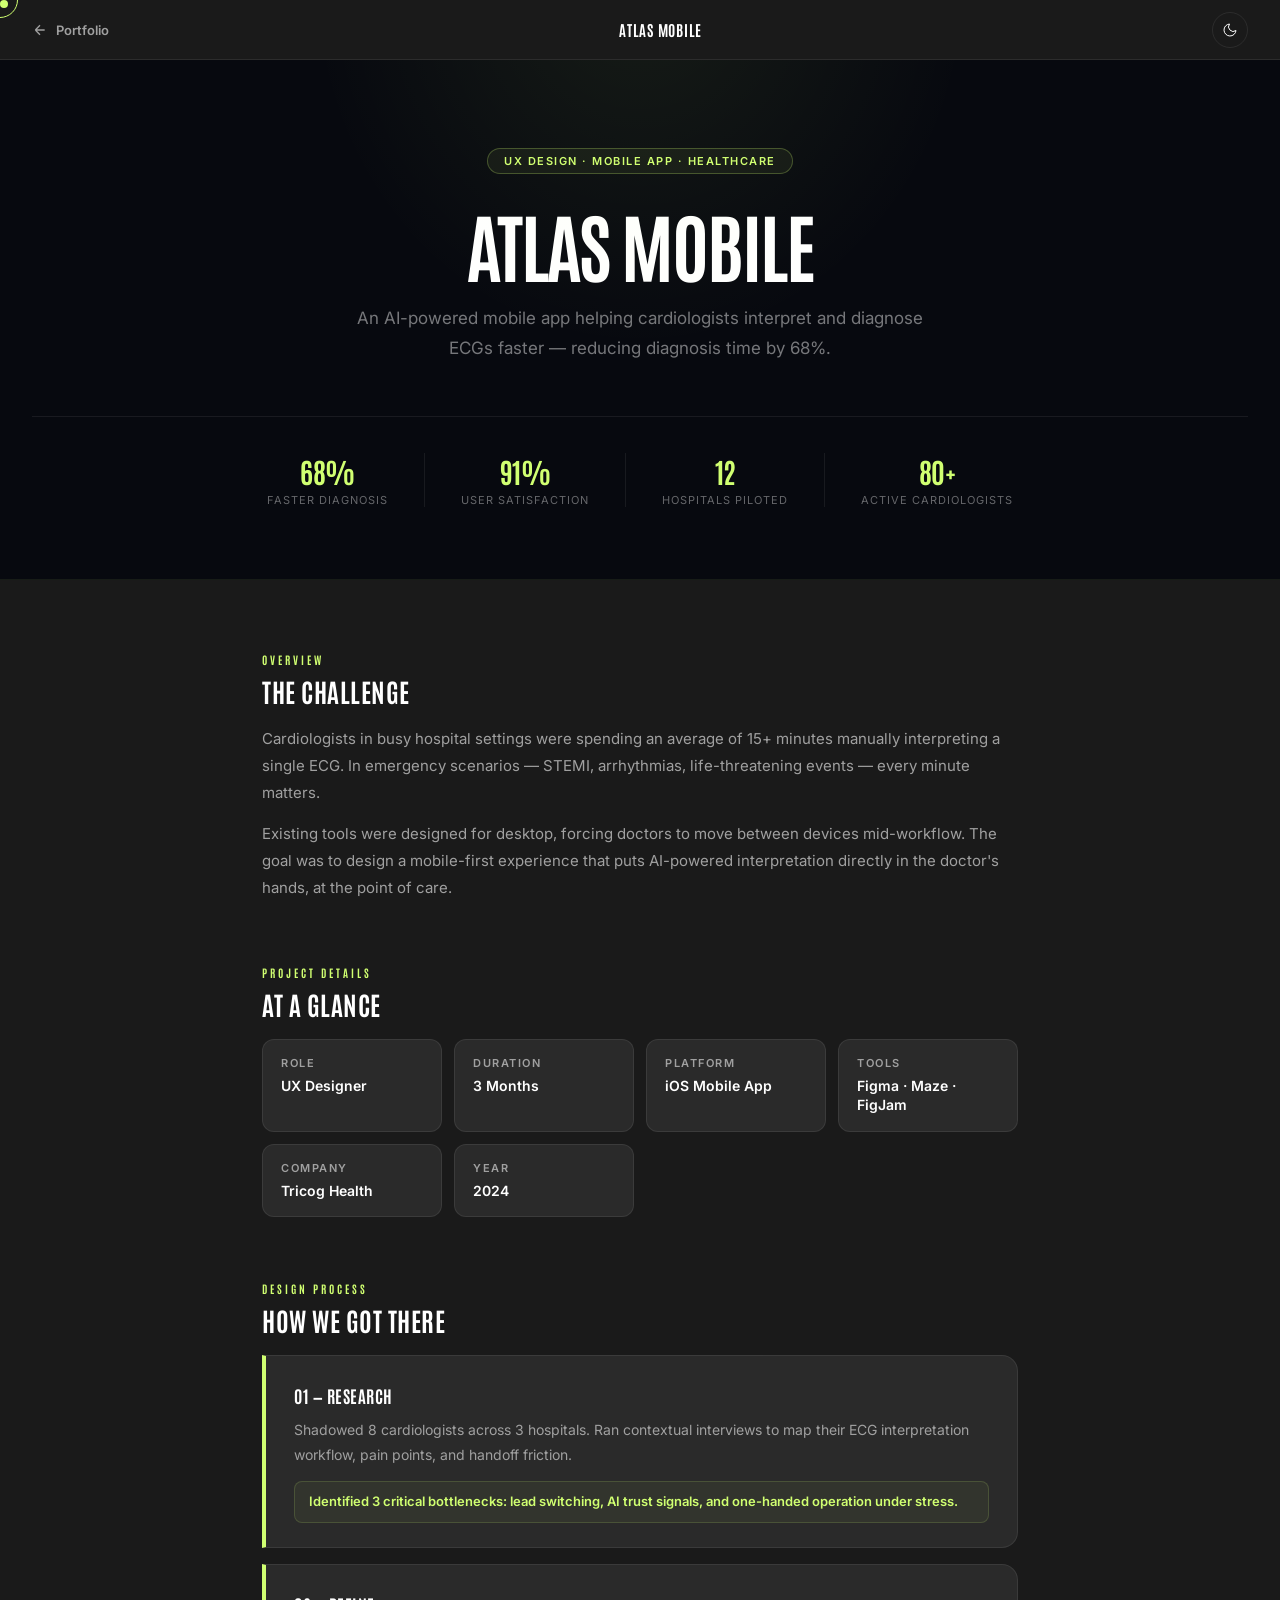
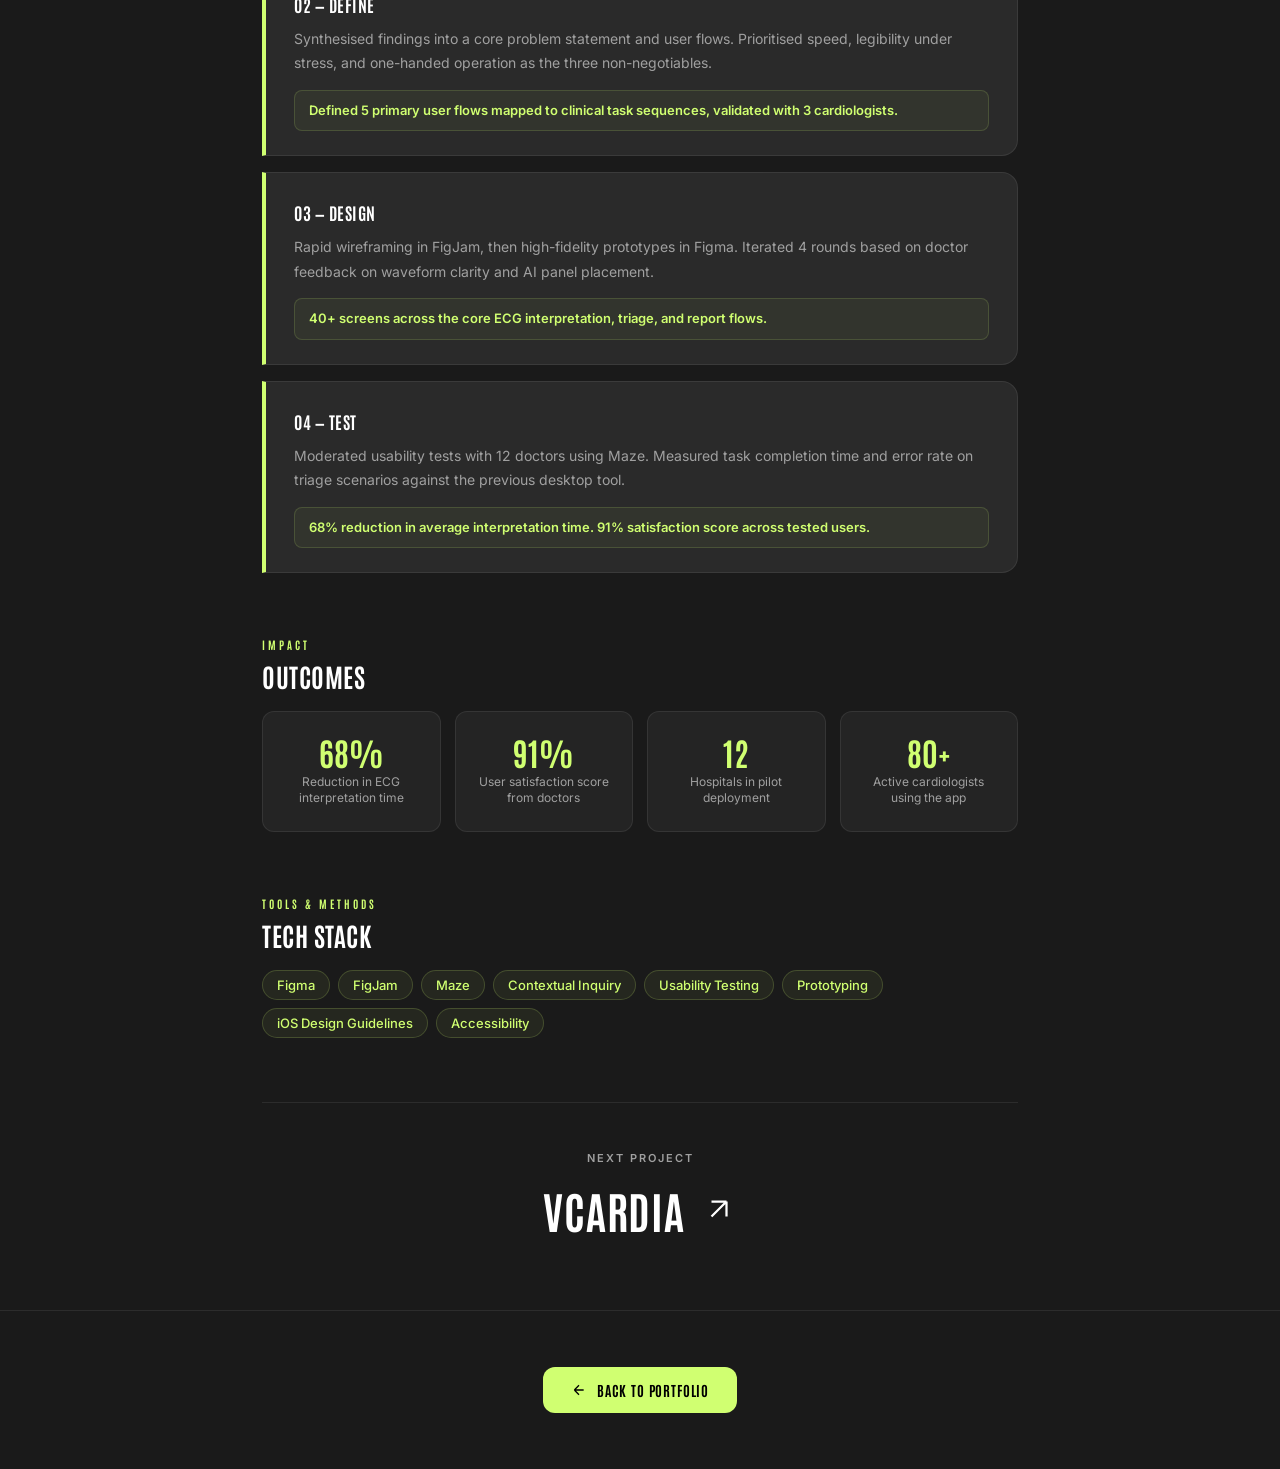
==== commit 96ec6fa8: "Redesign case study pages and styles Co-Authored-By: Claude Opus 5.5 <noreply@anthropic.com>" ====
--- a/atlas-mobile.html
+++ b/atlas-mobile.html
@@ -16,346 +16,175 @@
     <div class="cursor-outline" id="cursorOutline"></div>
 
     <!-- Nav -->
-    <nav class="cs-nav" id="csNav">
+    <nav class="cs-nav">
         <a href="index.html#work" class="cs-back">
-            <svg width="18" height="18" viewBox="0 0 24 24" fill="none" stroke="currentColor" stroke-width="2"><path d="M19 12H5M5 12l7 7M5 12l7-7"/></svg>
-            Go Back
+            <svg width="16" height="16" viewBox="0 0 24 24" fill="none" stroke="currentColor" stroke-width="2"><path d="M19 12H5M5 12l7 7M5 12l7-7"/></svg>
+            Portfolio
         </a>
-        <a href="index.html" class="cs-nav-logo">vineesh<span class="accent">.</span></a>
-        <div class="cs-nav-right">
-            <button class="theme-toggle-cs" id="themeToggle" aria-label="Toggle theme">
-                <svg class="icon-sun" width="16" height="16" viewBox="0 0 24 24" fill="none" stroke="currentColor" stroke-width="1.5"><circle cx="12" cy="12" r="5"/><path d="M12 1v2M12 21v2M4.22 4.22l1.42 1.42M18.36 18.36l1.42 1.42M1 12h2M21 12h2M4.22 19.78l1.42-1.42M18.36 5.64l1.42-1.42"/></svg>
-                <svg class="icon-moon" width="16" height="16" viewBox="0 0 24 24" fill="none" stroke="currentColor" stroke-width="1.5"><path d="M21 12.79A9 9 0 1 1 11.21 3 7 7 0 0 0 21 12.79z"/></svg>
-            </button>
-        </div>
+        <span class="cs-nav-title">Atlas Mobile</span>
+        <button class="theme-toggle-cs" id="themeToggle" aria-label="Toggle theme">
+            <svg class="icon-sun" width="16" height="16" viewBox="0 0 24 24" fill="none" stroke="currentColor" stroke-width="1.5"><circle cx="12" cy="12" r="5"/><path d="M12 1v2M12 21v2M4.22 4.22l1.42 1.42M18.36 18.36l1.42 1.42M1 12h2M21 12h2M4.22 19.78l1.42-1.42M18.36 5.64l1.42-1.42"/></svg>
+            <svg class="icon-moon" width="16" height="16" viewBox="0 0 24 24" fill="none" stroke="currentColor" stroke-width="1.5"><path d="M21 12.79A9 9 0 1 1 11.21 3 7 7 0 0 0 21 12.79z"/></svg>
+        </button>
     </nav>
 
     <!-- Hero -->
-    <section class="cs-hero">
-        <div class="cs-hero-bg" style="background: linear-gradient(135deg, #0d1a0a 0%, #1a1f0d 30%, #2a1f5e 70%, #1a0d3a 100%);"></div>
-        <div class="cs-hero-overlay"></div>
-        <div class="cs-hero-content">
-            <div class="cs-tags">
-                <span class="cs-tag">UX Design</span>
-                <span class="cs-tag">Mobile App</span>
-                <span class="cs-tag">Healthcare</span>
+    <div class="cs-product-hero">
+        <div class="cs-hero-badge">UX Design &middot; Mobile App &middot; Healthcare</div>
+        <h1>Atlas Mobile</h1>
+        <p class="cs-tagline">An AI-powered mobile app helping cardiologists interpret and diagnose ECGs faster — reducing diagnosis time by 68%.</p>
+        <div class="cs-hero-stats">
+            <div class="cs-hero-stat">
+                <strong>68%</strong>
+                <span>Faster Diagnosis</span>
             </div>
-            <h1 class="cs-hero-title">Atlas<br>Mobile</h1>
-            <p class="cs-hero-desc">An AI-powered mobile app helping cardiologists interpret and diagnose ECGs faster — reducing diagnosis time by 68%.</p>
+            <div class="cs-hero-stat">
+                <strong>91%</strong>
+                <span>User Satisfaction</span>
+            </div>
+            <div class="cs-hero-stat">
+                <strong>12</strong>
+                <span>Hospitals Piloted</span>
+            </div>
+            <div class="cs-hero-stat">
+                <strong>80+</strong>
+                <span>Active Cardiologists</span>
+            </div>
         </div>
-    </section>
+    </div>
 
-    <!-- Hero Mockup -->
-    <div class="cs-hero-mockup" style="background: #0d0d12;">
-        <!-- Phone 1 - ECG Queue -->
-        <div class="phone-mockup side-far">
-            <div class="phone-frame">
-                <div class="phone-screen" style="background: #0d0d1a;">
-                    <div class="phone-notch"></div>
-                    <div style="padding: 32px 14px 14px;">
-                        <div style="font-size:9px; color:rgba(208,255,113,0.6); font-family:var(--font-body); margin-bottom:4px; letter-spacing:0.08em; text-transform:uppercase;">ATLAS</div>
-                        <div style="font-size:13px; font-weight:600; color:#fff; font-family:var(--font-body); margin-bottom:14px;">ECG Queue</div>
-                        <div style="display:flex; gap:6px; margin-bottom:12px;">
-                            <div style="padding:4px 10px; background:#d0ff71; border-radius:100px; font-size:8px; font-weight:600; color:#000; font-family:var(--font-body);">All</div>
-                            <div style="padding:4px 10px; border:1px solid rgba(255,255,255,0.15); border-radius:100px; font-size:8px; color:rgba(255,255,255,0.4); font-family:var(--font-body);">Pending</div>
-                            <div style="padding:4px 10px; border:1px solid rgba(255,255,255,0.15); border-radius:100px; font-size:8px; color:rgba(255,255,255,0.4); font-family:var(--font-body);">Urgent</div>
-                        </div>
-                        <!-- Patient rows -->
-                        <div style="display:flex; flex-direction:column; gap:8px;">
-                            <div style="background:rgba(255,255,255,0.06); border-radius:10px; padding:10px 10px;">
-                                <div style="display:flex; justify-content:space-between; align-items:center; margin-bottom:6px;">
-                                    <div style="font-size:9px; font-weight:600; color:#fff; font-family:var(--font-body);">R. Sharma, 62M</div>
-                                    <div style="font-size:7px; background:rgba(255,80,80,0.2); color:#ff8080; padding:2px 6px; border-radius:100px; font-family:var(--font-body);">URGENT</div>
-                                </div>
-                                <svg viewBox="0 0 100 20" style="width:100%; height:14px;" preserveAspectRatio="none"><polyline points="0,10 15,10 18,3 21,17 24,10 40,10 43,1 46,19 49,10 65,10 68,4 71,16 74,10 90,10 93,6 96,14 99,10" fill="none" stroke="#d0ff71" stroke-width="1.2"/></svg>
-                            </div>
-                            <div style="background:rgba(255,255,255,0.04); border-radius:10px; padding:10px 10px;">
-                                <div style="display:flex; justify-content:space-between; align-items:center; margin-bottom:6px;">
-                                    <div style="font-size:9px; font-weight:600; color:#fff; font-family:var(--font-body);">A. Nair, 45F</div>
-                                    <div style="font-size:7px; background:rgba(255,165,0,0.15); color:#ffa500; padding:2px 6px; border-radius:100px; font-family:var(--font-body);">REVIEW</div>
-                                </div>
-                                <svg viewBox="0 0 100 20" style="width:100%; height:14px;" preserveAspectRatio="none"><polyline points="0,10 20,10 23,5 26,15 29,10 50,10 53,2 56,18 59,10 75,10 78,7 81,13 84,10 100,10" fill="none" stroke="rgba(208,255,113,0.5)" stroke-width="1.2"/></svg>
-                            </div>
-                            <div style="background:rgba(255,255,255,0.04); border-radius:10px; padding:10px 10px;">
-                                <div style="display:flex; justify-content:space-between; align-items:center; margin-bottom:6px;">
-                                    <div style="font-size:9px; font-weight:600; color:#fff; font-family:var(--font-body);">K. Patel, 58M</div>
-                                    <div style="font-size:7px; background:rgba(40,200,100,0.15); color:#28c864; padding:2px 6px; border-radius:100px; font-family:var(--font-body);">NORMAL</div>
-                                </div>
-                                <svg viewBox="0 0 100 20" style="width:100%; height:14px;" preserveAspectRatio="none"><polyline points="0,10 25,10 27,6 29,14 31,10 55,10 57,4 59,16 61,10 80,10 82,8 84,12 86,10 100,10" fill="none" stroke="rgba(208,255,113,0.35)" stroke-width="1.2"/></svg>
-                            </div>
-                        </div>
-                    </div>
+    <!-- Content -->
+    <div class="cs-product-content">
+
+        <!-- Overview -->
+        <div class="cs-section">
+            <span class="cs-section-label">Overview</span>
+            <h2>The Challenge</h2>
+            <p>Cardiologists in busy hospital settings were spending an average of 15+ minutes manually interpreting a single ECG. In emergency scenarios — STEMI, arrhythmias, life-threatening events — every minute matters.</p>
+            <p>Existing tools were designed for desktop, forcing doctors to move between devices mid-workflow. The goal was to design a mobile-first experience that puts AI-powered interpretation directly in the doctor's hands, at the point of care.</p>
+        </div>
+
+        <!-- Project Details -->
+        <div class="cs-section">
+            <span class="cs-section-label">Project Details</span>
+            <h2>At a Glance</h2>
+            <div class="cs-spec-grid">
+                <div class="cs-spec-item">
+                    <div class="cs-spec-label">Role</div>
+                    <div class="cs-spec-val">UX Designer</div>
+                </div>
+                <div class="cs-spec-item">
+                    <div class="cs-spec-label">Duration</div>
+                    <div class="cs-spec-val">3 Months</div>
+                </div>
+                <div class="cs-spec-item">
+                    <div class="cs-spec-label">Platform</div>
+                    <div class="cs-spec-val">iOS Mobile App</div>
+                </div>
+                <div class="cs-spec-item">
+                    <div class="cs-spec-label">Tools</div>
+                    <div class="cs-spec-val">Figma · Maze · FigJam</div>
+                </div>
+                <div class="cs-spec-item">
+                    <div class="cs-spec-label">Company</div>
+                    <div class="cs-spec-val">Tricog Health</div>
+                </div>
+                <div class="cs-spec-item">
+                    <div class="cs-spec-label">Year</div>
+                    <div class="cs-spec-val">2024</div>
                 </div>
             </div>
         </div>
 
-        <!-- Phone 2 (main) - ECG Viewer -->
-        <div class="phone-mockup main">
-            <div class="phone-frame">
-                <div class="phone-screen" style="background: #080810;">
-                    <div class="phone-notch"></div>
-                    <div style="padding: 32px 14px 10px;">
-                        <div style="display:flex; align-items:center; gap:8px; margin-bottom:12px;">
-                            <svg width="12" height="12" viewBox="0 0 24 24" fill="none" stroke="rgba(255,255,255,0.4)" stroke-width="2"><path d="M19 12H5M5 12l7 7M5 12l7-7"/></svg>
-                            <div style="font-size:9px; color:rgba(255,255,255,0.4); font-family:var(--font-body);">R. Sharma · 62M</div>
-                        </div>
-                        <!-- ECG Display -->
-                        <div style="background:#0d0d20; border-radius:10px; padding:12px; margin-bottom:10px;">
-                            <div style="display:flex; justify-content:space-between; margin-bottom:6px;">
-                                <div style="font-size:8px; color:#d0ff71; font-family:var(--font-body); font-weight:600;">Lead II</div>
-                                <div style="font-size:8px; color:rgba(255,255,255,0.4); font-family:var(--font-body);">25mm/s</div>
-                            </div>
-                            <svg viewBox="0 0 200 50" style="width:100%; height:40px;" preserveAspectRatio="none">
-                                <line x1="0" y1="25" x2="200" y2="25" stroke="rgba(208,255,113,0.08)" stroke-width="0.5"/>
-                                <polyline points="0,25 20,25 25,25 27,5 30,45 33,25 55,25 60,25 62,3 65,47 68,25 90,25 95,25 97,5 100,45 103,25 125,25 130,25 132,3 135,47 138,25 160,25 165,25 167,5 170,45 173,25 195,25 200,25" fill="none" stroke="#d0ff71" stroke-width="1.5" stroke-linejoin="round"/>
-                            </svg>
-                        </div>
-                        <!-- AI Panel -->
-                        <div style="background:rgba(208,255,113,0.06); border:1px solid rgba(208,255,113,0.2); border-radius:10px; padding:12px; margin-bottom:10px;">
-                            <div style="display:flex; align-items:center; gap:6px; margin-bottom:8px;">
-                                <div style="width:6px; height:6px; background:#d0ff71; border-radius:50%;"></div>
-                                <div style="font-size:8px; color:#d0ff71; font-weight:600; font-family:var(--font-body); letter-spacing:0.08em; text-transform:uppercase;">AI Analysis</div>
-                            </div>
-                            <div style="font-size:9px; color:rgba(255,255,255,0.8); font-family:var(--font-body); line-height:1.5; margin-bottom:6px;">ST-segment elevation in leads II, III, aVF — suggestive of <span style="color:#d0ff71; font-weight:600;">Inferior STEMI</span></div>
-                            <div style="background:rgba(255,255,255,0.06); border-radius:6px; height:4px; overflow:hidden;">
-                                <div style="width:92%; height:100%; background:#d0ff71; border-radius:6px;"></div>
-                            </div>
-                            <div style="font-size:7px; color:rgba(255,255,255,0.35); font-family:var(--font-body); margin-top:4px;">92% confidence</div>
-                        </div>
-                        <!-- Action buttons -->
-                        <div style="display:flex; gap:8px;">
-                            <div style="flex:1; background:#d0ff71; border-radius:8px; padding:8px; text-align:center; font-size:8px; font-weight:700; color:#000; font-family:var(--font-body);">Confirm</div>
-                            <div style="flex:1; background:rgba(255,255,255,0.06); border-radius:8px; padding:8px; text-align:center; font-size:8px; color:rgba(255,255,255,0.6); font-family:var(--font-body);">Override</div>
-                        </div>
-                    </div>
+        <!-- Process -->
+        <div class="cs-section">
+            <span class="cs-section-label">Design Process</span>
+            <h2>How We Got There</h2>
+
+            <div class="cs-challenge-card">
+                <h3>01 — Research</h3>
+                <p>Shadowed 8 cardiologists across 3 hospitals. Ran contextual interviews to map their ECG interpretation workflow, pain points, and handoff friction.</p>
+                <div class="cs-challenge-result">Identified 3 critical bottlenecks: lead switching, AI trust signals, and one-handed operation under stress.</div>
+            </div>
+
+            <div class="cs-challenge-card">
+                <h3>02 — Define</h3>
+                <p>Synthesised findings into a core problem statement and user flows. Prioritised speed, legibility under stress, and one-handed operation as the three non-negotiables.</p>
+                <div class="cs-challenge-result">Defined 5 primary user flows mapped to clinical task sequences, validated with 3 cardiologists.</div>
+            </div>
+
+            <div class="cs-challenge-card">
+                <h3>03 — Design</h3>
+                <p>Rapid wireframing in FigJam, then high-fidelity prototypes in Figma. Iterated 4 rounds based on doctor feedback on waveform clarity and AI panel placement.</p>
+                <div class="cs-challenge-result">40+ screens across the core ECG interpretation, triage, and report flows.</div>
+            </div>
+
+            <div class="cs-challenge-card">
+                <h3>04 — Test</h3>
+                <p>Moderated usability tests with 12 doctors using Maze. Measured task completion time and error rate on triage scenarios against the previous desktop tool.</p>
+                <div class="cs-challenge-result">68% reduction in average interpretation time. 91% satisfaction score across tested users.</div>
+            </div>
+        </div>
+
+        <!-- Impact -->
+        <div class="cs-section">
+            <span class="cs-section-label">Impact</span>
+            <h2>Outcomes</h2>
+            <div class="cs-impact-row">
+                <div class="cs-impact-item">
+                    <div class="cs-impact-num">68%</div>
+                    <div class="cs-impact-label">Reduction in ECG interpretation time</div>
+                </div>
+                <div class="cs-impact-item">
+                    <div class="cs-impact-num">91%</div>
+                    <div class="cs-impact-label">User satisfaction score from doctors</div>
+                </div>
+                <div class="cs-impact-item">
+                    <div class="cs-impact-num">12</div>
+                    <div class="cs-impact-label">Hospitals in pilot deployment</div>
+                </div>
+                <div class="cs-impact-item">
+                    <div class="cs-impact-num">80+</div>
+                    <div class="cs-impact-label">Active cardiologists using the app</div>
                 </div>
             </div>
         </div>
 
-        <!-- Phone 3 - Report -->
-        <div class="phone-mockup side">
-            <div class="phone-frame">
-                <div class="phone-screen" style="background: #0a0a14;">
-                    <div class="phone-notch"></div>
-                    <div style="padding: 32px 12px 12px;">
-                        <div style="font-size:10px; font-weight:600; color:#fff; font-family:var(--font-body); margin-bottom:12px;">Interpretation Report</div>
-                        <div style="display:flex; flex-direction:column; gap:6px; margin-bottom:12px;">
-                            <div style="background:rgba(255,255,255,0.05); border-radius:8px; padding:8px; display:flex; justify-content:space-between;">
-                                <div style="font-size:8px; color:rgba(255,255,255,0.5); font-family:var(--font-body);">Heart Rate</div>
-                                <div style="font-size:8px; font-weight:600; color:#d0ff71; font-family:var(--font-body);">98 bpm</div>
-                            </div>
-                            <div style="background:rgba(255,255,255,0.05); border-radius:8px; padding:8px; display:flex; justify-content:space-between;">
-                                <div style="font-size:8px; color:rgba(255,255,255,0.5); font-family:var(--font-body);">PR Interval</div>
-                                <div style="font-size:8px; font-weight:600; color:#fff; font-family:var(--font-body);">164 ms</div>
-                            </div>
-                            <div style="background:rgba(255,255,255,0.05); border-radius:8px; padding:8px; display:flex; justify-content:space-between;">
-                                <div style="font-size:8px; color:rgba(255,255,255,0.5); font-family:var(--font-body);">QRS Duration</div>
-                                <div style="font-size:8px; font-weight:600; color:#fff; font-family:var(--font-body);">88 ms</div>
-                            </div>
-                            <div style="background:rgba(255,80,80,0.08); border:1px solid rgba(255,80,80,0.2); border-radius:8px; padding:8px; display:flex; justify-content:space-between;">
-                                <div style="font-size:8px; color:rgba(255,255,255,0.5); font-family:var(--font-body);">ST Deviation</div>
-                                <div style="font-size:8px; font-weight:600; color:#ff8080; font-family:var(--font-body);">+2.8 mm ↑</div>
-                            </div>
-                        </div>
-                        <div style="background:#d0ff71; border-radius:8px; padding:8px; text-align:center; font-size:8px; font-weight:700; color:#000; font-family:var(--font-body);">Send Report</div>
-                    </div>
-                </div>
+        <!-- Tools -->
+        <div class="cs-section">
+            <span class="cs-section-label">Tools &amp; Methods</span>
+            <h2>Tech Stack</h2>
+            <div class="cs-tag-list">
+                <span class="cs-tag-pill">Figma</span>
+                <span class="cs-tag-pill">FigJam</span>
+                <span class="cs-tag-pill">Maze</span>
+                <span class="cs-tag-pill">Contextual Inquiry</span>
+                <span class="cs-tag-pill">Usability Testing</span>
+                <span class="cs-tag-pill">Prototyping</span>
+                <span class="cs-tag-pill">iOS Design Guidelines</span>
+                <span class="cs-tag-pill">Accessibility</span>
             </div>
         </div>
+
+        <!-- Next project -->
+        <div class="cs-next-project">
+            <span class="cs-next-label-sm">Next Project</span>
+            <a href="vcardia.html" class="cs-next-link">
+                VCardia
+                <svg width="36" height="36" viewBox="0 0 24 24" fill="none" stroke="currentColor" stroke-width="1.5"><path d="M7 17L17 7M17 7H7M17 7V17"/></svg>
+            </a>
+        </div>
+
     </div>
 
-    <!-- Meta -->
-    <div class="cs-meta">
-        <div class="cs-meta-inner">
-            <div class="cs-meta-item"><span class="cs-meta-label">Role</span><span class="cs-meta-value">UX Designer</span></div>
-            <div class="cs-meta-item"><span class="cs-meta-label">Duration</span><span class="cs-meta-value">3 Months</span></div>
-            <div class="cs-meta-item"><span class="cs-meta-label">Platform</span><span class="cs-meta-value">iOS Mobile App</span></div>
-            <div class="cs-meta-item"><span class="cs-meta-label">Tools</span><span class="cs-meta-value">Figma · Maze · FigJam</span></div>
-        </div>
+    <!-- Footer -->
+    <div class="cs-product-footer">
+        <a href="index.html#work" class="cs-back-btn">
+            <svg width="16" height="16" viewBox="0 0 24 24" fill="none" stroke="currentColor" stroke-width="2"><path d="M19 12H5M5 12l7 7M5 12l7-7"/></svg>
+            Back to Portfolio
+        </a>
     </div>
 
-    <!-- Challenge -->
-    <div class="cs-container">
-        <section class="cs-section">
-            <div class="cs-two-col">
-                <div>
-                    <div class="cs-label">The Challenge</div>
-                    <h2 class="cs-title">15 Minutes Too Many</h2>
-                </div>
-                <div>
-                    <p class="cs-body">Cardiologists in busy hospital settings were spending an average of 15+ minutes manually interpreting a single ECG. In emergency scenarios — STEMI, arrhythmias, life-threatening events — every minute matters. Existing tools were designed for desktop, forcing doctors to move between devices mid-workflow. The goal was to design a mobile-first experience that puts AI-powered interpretation directly in the doctor's hands, at the point of care.</p>
-                </div>
-            </div>
-        </section>
-
-        <!-- Process -->
-        <section class="cs-section">
-            <div class="cs-label">Design Process</div>
-            <h2 class="cs-title">How We Got There</h2>
-            <div class="cs-process">
-                <div class="cs-step">
-                    <div class="cs-step-num">01</div>
-                    <div class="cs-step-title">Research</div>
-                    <div class="cs-step-body">Shadowed 8 cardiologists across 3 hospitals. Ran contextual interviews to map their ECG interpretation workflow, pain points, and handoff friction.</div>
-                </div>
-                <div class="cs-step">
-                    <div class="cs-step-num">02</div>
-                    <div class="cs-step-title">Define</div>
-                    <div class="cs-step-body">Synthesised findings into a core problem statement and user flows. Prioritised speed, legibility under stress, and one-handed operation.</div>
-                </div>
-                <div class="cs-step">
-                    <div class="cs-step-num">03</div>
-                    <div class="cs-step-title">Design</div>
-                    <div class="cs-step-body">Rapid wireframing in FigJam, then high-fidelity prototypes in Figma. Iterated 4 rounds based on doctor feedback on waveform clarity and AI panel placement.</div>
-                </div>
-                <div class="cs-step">
-                    <div class="cs-step-num">04</div>
-                    <div class="cs-step-title">Test</div>
-                    <div class="cs-step-body">Moderated usability tests with 12 doctors using Maze. Measured task completion time and error rate on triage scenarios.</div>
-                </div>
-            </div>
-        </section>
-
-        <!-- Features -->
-        <section class="cs-section">
-            <div class="cs-label">Key Features</div>
-            <h2 class="cs-title">The Solution</h2>
-            <div class="cs-features">
-                <div class="cs-feature">
-                    <div class="cs-feature-screen" style="background: linear-gradient(135deg, #080810 0%, #0d1520 100%);">
-                        <svg viewBox="0 0 400 180" style="width:100%; height:100%;" preserveAspectRatio="xMidYMid slice">
-                            <line x1="0" y1="90" x2="400" y2="90" stroke="rgba(208,255,113,0.06)" stroke-width="1"/>
-                            <line x1="0" y1="60" x2="400" y2="60" stroke="rgba(208,255,113,0.04)" stroke-width="0.5"/>
-                            <line x1="0" y1="120" x2="400" y2="120" stroke="rgba(208,255,113,0.04)" stroke-width="0.5"/>
-                            <line x1="100" y1="0" x2="100" y2="180" stroke="rgba(208,255,113,0.04)" stroke-width="0.5"/>
-                            <line x1="200" y1="0" x2="200" y2="180" stroke="rgba(208,255,113,0.04)" stroke-width="0.5"/>
-                            <line x1="300" y1="0" x2="300" y2="180" stroke="rgba(208,255,113,0.04)" stroke-width="0.5"/>
-                            <polyline points="0,90 30,90 35,90 40,20 45,160 50,90 80,90 85,90 90,15 95,165 100,90 130,90 135,90 140,20 145,160 150,90 180,90 185,90 190,18 195,162 200,90 230,90 235,90 240,22 245,158 250,90 280,90 285,90 290,20 295,160 300,90 330,90 335,90 340,18 345,162 350,90 380,90 385,90 390,20 395,160 400,90" fill="none" stroke="#d0ff71" stroke-width="2" stroke-linejoin="round"/>
-                            <text x="16" y="20" font-size="11" fill="rgba(208,255,113,0.5)" font-family="monospace">Lead II</text>
-                            <text x="340" y="20" font-size="10" fill="rgba(255,255,255,0.25)" font-family="monospace">25mm/s</text>
-                        </svg>
-                    </div>
-                    <div class="cs-feature-body">
-                        <div class="cs-feature-title">ECG Waveform Viewer</div>
-                        <div class="cs-feature-desc">Multi-lead ECG viewer with pinch-to-zoom, lead switching, and real-time rendering. Grid overlay ensures clinical accuracy.</div>
-                    </div>
-                </div>
-                <div class="cs-feature">
-                    <div class="cs-feature-screen" style="background: linear-gradient(135deg, #0a1008 0%, #0d1a0d 100%);">
-                        <div style="padding: 20px; width: 100%;">
-                            <div style="background:rgba(208,255,113,0.08); border:1px solid rgba(208,255,113,0.2); border-radius:12px; padding:16px; margin-bottom:10px;">
-                                <div style="font-size:10px; color:#d0ff71; font-weight:700; font-family:var(--font-body); margin-bottom:10px; letter-spacing:0.06em;">AI INTERPRETATION</div>
-                                <div style="display:flex; flex-direction:column; gap:6px;">
-                                    <div style="display:flex; align-items:center; gap:8px;"><div style="width:6px; height:6px; background:#ff8080; border-radius:50%; flex-shrink:0;"></div><div style="font-size:9px; color:rgba(255,255,255,0.7); font-family:var(--font-body);">Inferior ST elevation (II, III, aVF)</div></div>
-                                    <div style="display:flex; align-items:center; gap:8px;"><div style="width:6px; height:6px; background:#ffa500; border-radius:50%; flex-shrink:0;"></div><div style="font-size:9px; color:rgba(255,255,255,0.7); font-family:var(--font-body);">Sinus tachycardia (98 bpm)</div></div>
-                                    <div style="display:flex; align-items:center; gap:8px;"><div style="width:6px; height:6px; background:#d0ff71; border-radius:50%; flex-shrink:0;"></div><div style="font-size:9px; color:rgba(255,255,255,0.7); font-family:var(--font-body);">Normal QRS morphology</div></div>
-                                </div>
-                            </div>
-                            <div style="background:rgba(255,255,255,0.04); border-radius:8px; padding:10px; display:flex; justify-content:space-between; align-items:center;">
-                                <div style="font-size:9px; color:rgba(255,255,255,0.4); font-family:var(--font-body);">Confidence score</div>
-                                <div style="font-size:11px; font-weight:700; color:#d0ff71; font-family:var(--font-body);">92%</div>
-                            </div>
-                        </div>
-                    </div>
-                    <div class="cs-feature-body">
-                        <div class="cs-feature-title">AI Interpretation Panel</div>
-                        <div class="cs-feature-desc">Contextual AI suggestions surface automatically alongside the waveform, with confidence scores doctors can accept or override.</div>
-                    </div>
-                </div>
-                <div class="cs-feature">
-                    <div class="cs-feature-screen" style="background: linear-gradient(135deg, #0d0d1a 0%, #0a0a12 100%);">
-                        <div style="padding: 20px; width: 100%;">
-                            <div style="font-size:10px; color:rgba(255,255,255,0.5); font-family:var(--font-body); margin-bottom:14px;">Patient History</div>
-                            <div style="display:flex; flex-direction:column; gap:0;">
-                                <div style="display:flex; gap:12px; align-items:flex-start; padding-bottom:14px; border-left:1px solid rgba(208,255,113,0.3); margin-left:5px; padding-left:16px; position:relative;">
-                                    <div style="width:10px; height:10px; background:#d0ff71; border-radius:50%; position:absolute; left:-5px; top:0;"></div>
-                                    <div><div style="font-size:9px; font-weight:600; color:#fff; font-family:var(--font-body);">Today, 14:32</div><div style="font-size:8px; color:rgba(255,255,255,0.4); font-family:var(--font-body);">Inferior STEMI · AI flagged</div></div>
-                                </div>
-                                <div style="display:flex; gap:12px; align-items:flex-start; padding-bottom:14px; border-left:1px solid rgba(255,255,255,0.1); margin-left:5px; padding-left:16px; position:relative;">
-                                    <div style="width:10px; height:10px; background:rgba(255,255,255,0.2); border-radius:50%; position:absolute; left:-5px; top:0;"></div>
-                                    <div><div style="font-size:9px; font-weight:600; color:#fff; font-family:var(--font-body);">3 days ago</div><div style="font-size:8px; color:rgba(255,255,255,0.4); font-family:var(--font-body);">Sinus rhythm · Normal</div></div>
-                                </div>
-                                <div style="display:flex; gap:12px; align-items:flex-start; border-left:1px solid rgba(255,255,255,0.05); margin-left:5px; padding-left:16px; position:relative;">
-                                    <div style="width:10px; height:10px; background:rgba(255,255,255,0.1); border-radius:50%; position:absolute; left:-5px; top:0;"></div>
-                                    <div><div style="font-size:9px; font-weight:600; color:#fff; font-family:var(--font-body);">2 weeks ago</div><div style="font-size:8px; color:rgba(255,255,255,0.4); font-family:var(--font-body);">Baseline ECG</div></div>
-                                </div>
-                            </div>
-                        </div>
-                    </div>
-                    <div class="cs-feature-body">
-                        <div class="cs-feature-title">Patient Timeline</div>
-                        <div class="cs-feature-desc">Chronological ECG history lets doctors compare current readings with past baselines to spot evolving changes at a glance.</div>
-                    </div>
-                </div>
-                <div class="cs-feature">
-                    <div class="cs-feature-screen" style="background: linear-gradient(135deg, #1a0808 0%, #120505 100%);">
-                        <div style="padding: 20px; width: 100%;">
-                            <div style="font-size:10px; color:rgba(255,255,255,0.5); font-family:var(--font-body); margin-bottom:12px;">Alert Queue</div>
-                            <div style="display:flex; flex-direction:column; gap:8px;">
-                                <div style="background:rgba(255,80,80,0.1); border:1px solid rgba(255,80,80,0.25); border-radius:10px; padding:10px; display:flex; align-items:center; gap:10px;">
-                                    <div style="width:8px; height:8px; background:#ff5050; border-radius:50%; flex-shrink:0; box-shadow:0 0 6px #ff5050;"></div>
-                                    <div style="flex:1;"><div style="font-size:9px; font-weight:600; color:#fff; font-family:var(--font-body);">R. Sharma — STEMI</div><div style="font-size:8px; color:rgba(255,255,255,0.4); font-family:var(--font-body);">2 min ago · ICU Bed 3</div></div>
-                                    <div style="font-size:7px; color:#ff8080; font-family:var(--font-body); font-weight:600;">P1</div>
-                                </div>
-                                <div style="background:rgba(255,165,0,0.08); border:1px solid rgba(255,165,0,0.2); border-radius:10px; padding:10px; display:flex; align-items:center; gap:10px;">
-                                    <div style="width:8px; height:8px; background:#ffa500; border-radius:50%; flex-shrink:0;"></div>
-                                    <div style="flex:1;"><div style="font-size:9px; font-weight:600; color:#fff; font-family:var(--font-body);">P. Menon — AFib</div><div style="font-size:8px; color:rgba(255,255,255,0.4); font-family:var(--font-body);">18 min ago · Ward B</div></div>
-                                    <div style="font-size:7px; color:#ffa500; font-family:var(--font-body); font-weight:600;">P2</div>
-                                </div>
-                                <div style="background:rgba(255,255,255,0.04); border-radius:10px; padding:10px; display:flex; align-items:center; gap:10px;">
-                                    <div style="width:8px; height:8px; background:rgba(255,255,255,0.2); border-radius:50%; flex-shrink:0;"></div>
-                                    <div style="flex:1;"><div style="font-size:9px; font-weight:600; color:#fff; font-family:var(--font-body);">S. Verma — Review</div><div style="font-size:8px; color:rgba(255,255,255,0.4); font-family:var(--font-body);">45 min ago · OPD</div></div>
-                                    <div style="font-size:7px; color:rgba(255,255,255,0.3); font-family:var(--font-body); font-weight:600;">P3</div>
-                                </div>
-                            </div>
-                        </div>
-                    </div>
-                    <div class="cs-feature-body">
-                        <div class="cs-feature-title">Alert Triage System</div>
-                        <div class="cs-feature-desc">Priority-based alert queue ensures critical cases surface first. Push notifications reach doctors instantly regardless of app state.</div>
-                    </div>
-                </div>
-            </div>
-        </section>
-
-        <!-- Outcome -->
-        <section class="cs-section">
-            <div class="cs-two-col">
-                <div>
-                    <div class="cs-label">Outcome</div>
-                    <h2 class="cs-title">Measurable Impact</h2>
-                    <p class="cs-body">Atlas Mobile was piloted across 12 hospitals, used by 80+ cardiologists within the first quarter. The AI-assisted workflow reduced interpretation time significantly while maintaining diagnostic accuracy.</p>
-                </div>
-                <div>
-                    <div class="cs-stats" style="grid-template-columns: 1fr 1fr; margin-top: 0;">
-                        <div class="cs-stat"><div class="cs-stat-number">68%</div><div class="cs-stat-label">Reduction in ECG interpretation time</div></div>
-                        <div class="cs-stat"><div class="cs-stat-number">91%</div><div class="cs-stat-label">User satisfaction score from doctors</div></div>
-                        <div class="cs-stat"><div class="cs-stat-number">12</div><div class="cs-stat-label">Hospitals in pilot deployment</div></div>
-                        <div class="cs-stat"><div class="cs-stat-number">80+</div><div class="cs-stat-label">Active cardiologists using the app</div></div>
-                    </div>
-                </div>
-            </div>
-        </section>
-
-        <!-- Next -->
-        <section class="cs-next">
-            <div class="cs-next-label">Next Project</div>
-            <a href="vcardia.html" class="cs-next-link">
-                VCardia
-                <svg width="48" height="48" viewBox="0 0 24 24" fill="none" stroke="currentColor" stroke-width="1.5"><path d="M7 17L17 7M17 7H7M17 7V17"/></svg>
-            </a>
-        </section>
-    </div>
-
-    <footer class="cs-footer">
-        <span class="cs-footer-copy">© 2025 Vineesh P</span>
-        <a href="index.html" class="cs-footer-logo">vineesh<span class="accent">.</span></a>
-    </footer>
-
     <script src="script.js"></script>
-    <script>
-        const csNav = document.getElementById('csNav');
-        window.addEventListener('scroll', () => csNav.classList.toggle('scrolled', window.scrollY > 60));
-    </script>
 </body>
 </html>
--- a/case-study.css
+++ b/case-study.css
@@ -1,51 +1,57 @@
-/* ===== Case Study Styles ===== */
-/* Builds on design tokens from styles.css */
-
-/* ===== Nav ===== */
+/* ===== Case Study — Editorial Design ===== */
+
+/* Nav */
 .cs-nav {
-    position: fixed;
-    top: 0; left: 0; right: 0;
+    position: sticky;
+    top: 0;
     z-index: 100;
-    padding: 24px 80px;
+    background: var(--bg);
+    border-bottom: 1px solid var(--border);
+    padding: 0 32px;
+    height: 60px;
     display: flex;
     align-items: center;
     justify-content: space-between;
-    transition: background 0.4s ease, border-color 0.4s ease;
-    border-bottom: 1px solid transparent;
-}
-.cs-nav.scrolled {
-    background: rgba(26, 26, 26, 0.9);
-    backdrop-filter: blur(20px);
-    border-color: var(--border);
-}
-[data-theme="light"] .cs-nav.scrolled {
-    background: rgba(245, 245, 240, 0.9);
-}
+    transition: background var(--transition), border-color var(--transition);
+}
+
 .cs-back {
-    display: flex; align-items: center; gap: 10px;
-    font-size: 0.85rem; font-weight: 500;
-    color: #fff; text-decoration: none;
-    opacity: 0.75; transition: opacity 0.25s;
-}
-.cs-back:hover { opacity: 1; }
-.cs-nav.scrolled .cs-back { color: var(--text); }
-.cs-nav-logo {
-    font-family: var(--font-heading);
-    font-size: 1.2rem; font-weight: 700;
-    color: #fff; text-decoration: none;
-    letter-spacing: 0.02em;
-}
-.cs-nav.scrolled .cs-nav-logo { color: var(--text); }
-.cs-nav-logo .accent { color: var(--accent); }
-.cs-nav-right { display: flex; align-items: center; gap: 16px; }
+    display: flex;
+    align-items: center;
+    gap: 8px;
+    font-size: 13px;
+    font-weight: 600;
+    color: var(--text-secondary);
+    text-decoration: none;
+    transition: color var(--transition);
+}
+
+.cs-back:hover { color: var(--accent); }
+
+.cs-nav-title {
+    font-family: var(--font-heading);
+    font-weight: 700;
+    font-size: 15px;
+    color: var(--text);
+    letter-spacing: 0.05em;
+    text-transform: uppercase;
+}
+
 .theme-toggle-cs {
-    background: none; border: 1px solid rgba(255,255,255,0.25);
-    border-radius: 50%; width: 38px; height: 38px;
-    display: flex; align-items: center; justify-content: center;
-    cursor: pointer; color: #fff; transition: all 0.25s;
+    width: 36px;
+    height: 36px;
+    border: 1px solid var(--border);
+    border-radius: 50%;
+    background: transparent;
+    color: var(--text);
+    cursor: pointer;
+    display: flex;
+    align-items: center;
+    justify-content: center;
+    transition: all var(--transition);
     position: relative;
 }
-.cs-nav.scrolled .theme-toggle-cs { border-color: var(--border); color: var(--text); }
+
 .theme-toggle-cs:hover { border-color: var(--accent); color: var(--accent); }
 
 .theme-toggle-cs .icon-sun,
@@ -53,284 +59,354 @@
     position: absolute;
     transition: opacity 0.3s ease, transform 0.3s ease;
 }
-.theme-toggle-cs .icon-sun {
-    opacity: 0;
-    transform: rotate(-90deg) scale(0.5);
-}
-.theme-toggle-cs .icon-moon {
-    opacity: 1;
-    transform: rotate(0deg) scale(1);
-}
-[data-theme="light"] .theme-toggle-cs .icon-sun {
-    opacity: 1;
-    transform: rotate(0deg) scale(1);
-}
-[data-theme="light"] .theme-toggle-cs .icon-moon {
-    opacity: 0;
-    transform: rotate(90deg) scale(0.5);
-}
+
+.theme-toggle-cs .icon-sun  { opacity: 0; transform: rotate(-90deg) scale(0.5); }
+.theme-toggle-cs .icon-moon { opacity: 1; transform: rotate(0deg) scale(1); }
+
+[data-theme="light"] .theme-toggle-cs .icon-sun  { opacity: 1; transform: rotate(0deg) scale(1); }
+[data-theme="light"] .theme-toggle-cs .icon-moon { opacity: 0; transform: rotate(90deg) scale(0.5); }
 
 /* ===== Hero ===== */
-.cs-hero {
-    height: 100vh; min-height: 680px;
-    display: flex; flex-direction: column; justify-content: flex-end;
-    padding: 0 80px 100px;
-    position: relative; overflow: hidden;
-}
-.cs-hero-bg {
-    position: absolute; inset: 0; z-index: 0;
-}
-.cs-hero-overlay {
-    position: absolute; inset: 0; z-index: 1;
-    background: linear-gradient(to top, rgba(0,0,0,0.55) 0%, rgba(0,0,0,0.1) 60%, transparent 100%);
-}
-.cs-hero-content { position: relative; z-index: 2; }
-.cs-tags { display: flex; gap: 10px; margin-bottom: 28px; flex-wrap: wrap; }
-.cs-tag {
-    font-size: 0.68rem; font-weight: 600;
-    letter-spacing: 0.12em; text-transform: uppercase;
-    padding: 6px 16px; border: 1px solid rgba(255,255,255,0.35);
-    border-radius: 100px; color: rgba(255,255,255,0.85);
-    backdrop-filter: blur(8px); background: rgba(255,255,255,0.08);
-}
-.cs-hero-title {
-    font-family: var(--font-heading);
-    font-size: clamp(3rem, 7.5vw, 8rem);
-    font-weight: 700; line-height: 0.88;
-    text-transform: uppercase; color: #fff;
-    margin-bottom: 36px; letter-spacing: -0.01em;
-}
-.cs-hero-desc {
-    font-size: 1.05rem; line-height: 1.75;
-    color: rgba(255,255,255,0.65); max-width: 480px;
-}
-
-/* ===== Meta Strip ===== */
-.cs-meta { background: var(--bg-secondary); border-bottom: 1px solid var(--border); }
-.cs-meta-inner {
-    max-width: 1280px; margin: 0 auto; padding: 28px 80px;
+.cs-product-hero {
+    background: #07090f;
+    padding: 88px 32px 72px;
+    text-align: center;
+    position: relative;
+    overflow: hidden;
+    border-bottom: 1px solid rgba(208,255,113,0.08);
+}
+
+.cs-product-hero::before {
+    content: '';
+    position: absolute;
+    top: -80px;
+    left: 50%;
+    transform: translateX(-50%);
+    width: 720px;
+    height: 400px;
+    background: radial-gradient(ellipse at center top, rgba(208,255,113,0.08) 0%, transparent 65%);
+    pointer-events: none;
+}
+
+[data-theme="light"] .cs-product-hero { border-bottom-color: rgba(94,103,230,0.1); }
+[data-theme="light"] .cs-product-hero::before {
+    background: radial-gradient(ellipse at center top, rgba(94,103,230,0.07) 0%, transparent 65%);
+}
+
+.cs-hero-badge {
+    display: inline-flex;
+    align-items: center;
+    gap: 7px;
+    background: rgba(208,255,113,0.06);
+    border: 1px solid rgba(208,255,113,0.25);
+    border-radius: 20px;
+    padding: 5px 16px;
+    font-size: 11px;
+    font-weight: 600;
+    color: #d0ff71;
+    letter-spacing: 1.5px;
+    text-transform: uppercase;
+    margin-bottom: 32px;
+}
+
+.cs-product-hero h1 {
+    font-family: var(--font-heading);
+    font-size: clamp(40px, 7vw, 76px);
+    font-weight: 700;
+    color: #ffffff;
+    letter-spacing: -2px;
+    line-height: 1;
+    margin-bottom: 22px;
+    text-transform: uppercase;
+}
+
+.cs-tagline {
+    font-size: clamp(14px, 1.8vw, 17px);
+    color: rgba(255,255,255,0.45);
+    max-width: 580px;
+    margin: 0 auto 52px;
+    line-height: 1.75;
+}
+
+.cs-hero-stats {
     display: flex;
-}
-.cs-meta-item {
-    flex: 1; display: flex; flex-direction: column; gap: 8px;
-    padding-right: 40px; border-right: 1px solid var(--border); margin-right: 40px;
-}
-.cs-meta-item:last-child { border-right: none; margin-right: 0; padding-right: 0; }
-.cs-meta-label {
-    font-size: 0.65rem; font-weight: 600;
-    letter-spacing: 0.15em; text-transform: uppercase;
-    color: var(--text-secondary);
-}
-.cs-meta-value { font-size: 0.95rem; font-weight: 500; color: var(--text); }
-
-/* ===== Hero Mockup Display ===== */
-.cs-hero-mockup {
-    background: var(--bg);
-    padding: 48px 80px;
-    display: flex; justify-content: center; align-items: flex-end;
-    gap: 24px; overflow: hidden; position: relative;
-    border-bottom: 1px solid var(--border);
-}
-
-/* ===== Phone Frame ===== */
-.phone-mockup { flex-shrink: 0; position: relative; }
-.phone-mockup.main { width: 200px; }
-.phone-mockup.side { width: 160px; opacity: 0.7; transform: translateY(30px); }
-.phone-mockup.side-far { width: 140px; opacity: 0.4; transform: translateY(55px); }
-.phone-frame {
-    background: #111; border-radius: 36px; padding: 10px;
-    box-shadow: 0 0 0 1px rgba(255,255,255,0.1), 0 40px 100px rgba(0,0,0,0.5);
-}
-.phone-screen {
-    border-radius: 28px; overflow: hidden;
-    aspect-ratio: 9/19.5; position: relative;
-    background: #0a0a0a;
-}
-.phone-notch {
-    position: absolute; top: 0; left: 50%; transform: translateX(-50%);
-    width: 70px; height: 24px;
-    background: #111; border-radius: 0 0 14px 14px; z-index: 10;
-}
-
-/* ===== Browser Frame ===== */
-.browser-mockup {
-    background: var(--bg-card); border-radius: 12px;
-    overflow: hidden; border: 1px solid var(--border);
-    box-shadow: 0 40px 100px rgba(0,0,0,0.35); width: 100%; max-width: 900px;
-}
-.browser-bar {
-    background: var(--bg-secondary); padding: 10px 18px;
-    display: flex; align-items: center; gap: 14px;
-    border-bottom: 1px solid var(--border);
-}
-.browser-dots { display: flex; gap: 6px; }
-.browser-dot { width: 10px; height: 10px; border-radius: 50%; }
-.browser-dot:nth-child(1) { background: #ff5f57; }
-.browser-dot:nth-child(2) { background: #febc2e; }
-.browser-dot:nth-child(3) { background: #28c840; }
-.browser-url {
-    flex: 1; background: var(--bg); border-radius: 6px;
-    padding: 5px 14px; font-size: 0.72rem; color: var(--text-secondary);
-}
-
-/* ===== Sections ===== */
-.cs-container { max-width: 1280px; margin: 0 auto; padding: 0 80px; }
-.cs-section { padding: 64px 0; border-bottom: 1px solid var(--border); }
-.cs-section:last-child { border-bottom: none; }
-
-.cs-label {
-    display: flex; align-items: center; gap: 14px;
-    font-size: 0.68rem; font-weight: 600;
-    letter-spacing: 0.15em; text-transform: uppercase;
-    color: var(--accent); margin-bottom: 20px;
-}
-.cs-label::before {
-    content: ''; display: block; width: 28px; height: 1px;
-    background: var(--accent); flex-shrink: 0;
-}
-.cs-title {
-    font-family: var(--font-heading);
-    font-size: clamp(2.2rem, 4vw, 3.5rem);
-    font-weight: 700; text-transform: uppercase;
-    line-height: 0.95; color: var(--text);
-    margin-bottom: 28px; letter-spacing: -0.01em;
-}
-.cs-body {
-    font-size: 1.05rem; line-height: 1.85;
-    color: var(--text-secondary); max-width: 660px;
-}
-.cs-two-col {
-    display: grid; grid-template-columns: 1fr 1fr;
-    gap: 80px; align-items: start;
-}
-
-/* ===== Process ===== */
-.cs-process {
-    display: grid; grid-template-columns: repeat(4, 1fr);
-    gap: 1px; background: var(--border);
+    justify-content: center;
+    flex-wrap: wrap;
+    border-top: 1px solid rgba(255,255,255,0.07);
+    padding-top: 36px;
+    gap: 0;
+}
+
+.cs-hero-stat {
+    text-align: center;
+    padding: 0 36px;
+    border-right: 1px solid rgba(255,255,255,0.07);
+}
+
+.cs-hero-stat:last-child { border-right: none; }
+
+.cs-hero-stat strong {
+    display: block;
+    font-family: var(--font-heading);
+    font-size: 28px;
+    font-weight: 700;
+    color: #d0ff71;
+    letter-spacing: -0.5px;
+}
+
+.cs-hero-stat span {
+    font-size: 11px;
+    color: rgba(255,255,255,0.38);
+    text-transform: uppercase;
+    letter-spacing: 1px;
+    margin-top: 4px;
+    display: block;
+}
+
+/* ===== Content ===== */
+.cs-product-content {
+    max-width: 820px;
+    margin: 0 auto;
+    padding: 72px 32px;
+}
+
+.cs-section {
+    margin-bottom: 64px;
+}
+
+.cs-section-label {
+    display: block;
+    font-family: var(--font-heading);
+    font-size: 11px;
+    font-weight: 700;
+    letter-spacing: 3px;
+    text-transform: uppercase;
+    color: var(--accent);
+    margin-bottom: 10px;
+}
+
+.cs-section h2 {
+    font-family: var(--font-heading);
+    font-size: 26px;
+    font-weight: 700;
+    color: var(--text);
+    margin-bottom: 20px;
+    text-transform: uppercase;
+    letter-spacing: 0.02em;
+    line-height: 1.1;
+}
+
+.cs-section p {
+    font-size: 15px;
+    color: var(--text-secondary);
+    margin-bottom: 14px;
+    line-height: 1.8;
+}
+
+.cs-section p:last-child { margin-bottom: 0; }
+.cs-section p strong { color: var(--text); }
+
+/* ===== Spec Grid ===== */
+.cs-spec-grid {
+    display: grid;
+    grid-template-columns: repeat(auto-fill, minmax(180px, 1fr));
+    gap: 12px;
+    margin-top: 8px;
+}
+
+.cs-spec-item {
+    background: var(--bg-card);
     border: 1px solid var(--border);
-    border-radius: 16px; overflow: hidden; margin-top: 56px;
-}
-.cs-step { background: var(--bg-card); padding: 40px 32px; }
-.cs-step-num {
-    font-family: var(--font-heading); font-size: 3.5rem;
-    font-weight: 700; color: rgba(255,255,255,0.04);
-    line-height: 1; margin-bottom: 20px;
-}
-[data-theme="light"] .cs-step-num { color: rgba(0,0,0,0.05); }
-.cs-step-icon {
-    width: 40px; height: 40px; border-radius: 10px;
-    background: var(--accent); display: flex; align-items: center;
-    justify-content: center; margin-bottom: 16px;
+    border-radius: 12px;
+    padding: 16px 18px;
+}
+
+.cs-spec-label {
+    font-size: 11px;
+    font-weight: 600;
+    letter-spacing: 1.5px;
+    text-transform: uppercase;
+    color: var(--text-secondary);
+    margin-bottom: 6px;
+}
+
+.cs-spec-val {
+    font-size: 14px;
+    font-weight: 600;
+    color: var(--text);
+    line-height: 1.4;
+}
+
+/* ===== Challenge / Process Cards ===== */
+.cs-challenge-card {
+    background: var(--bg-card);
+    border: 1px solid var(--border);
+    border-left: 4px solid var(--accent);
+    border-radius: 0 16px 16px 0;
+    padding: 28px 28px 24px;
+    margin-bottom: 16px;
+}
+
+.cs-challenge-card h3 {
+    font-family: var(--font-heading);
+    font-size: 17px;
+    font-weight: 700;
+    color: var(--text);
+    margin-bottom: 12px;
+    text-transform: uppercase;
+    letter-spacing: 0.03em;
+}
+
+.cs-challenge-card p {
+    font-size: 14px;
+    color: var(--text-secondary);
+    line-height: 1.75;
+    margin-bottom: 10px;
+}
+
+.cs-challenge-card p:last-child { margin-bottom: 0; }
+
+.cs-challenge-result {
+    background: rgba(208,255,113,0.05);
+    border: 1px solid rgba(208,255,113,0.15);
+    border-radius: 8px;
+    padding: 10px 14px;
+    font-size: 13px;
+    font-weight: 600;
+    color: var(--accent);
+    margin-top: 14px;
+    line-height: 1.5;
+}
+
+[data-theme="light"] .cs-challenge-result {
+    background: rgba(94,103,230,0.05);
+    border-color: rgba(94,103,230,0.15);
+}
+
+/* ===== Impact Row ===== */
+.cs-impact-row {
+    display: grid;
+    grid-template-columns: repeat(auto-fill, minmax(160px, 1fr));
+    gap: 14px;
+}
+
+.cs-impact-item {
+    background: var(--bg-secondary);
+    border: 1px solid var(--border);
+    border-radius: 12px;
+    padding: 24px 18px;
+    text-align: center;
+}
+
+.cs-impact-num {
+    font-family: var(--font-heading);
+    font-size: 32px;
+    font-weight: 700;
+    color: var(--accent);
+    line-height: 1;
+}
+
+.cs-impact-label {
+    font-size: 12px;
+    color: var(--text-secondary);
+    margin-top: 6px;
+    line-height: 1.4;
+}
+
+/* ===== Tag Pills ===== */
+.cs-tag-list {
+    display: flex;
+    flex-wrap: wrap;
+    gap: 8px;
+    margin-top: 8px;
+}
+
+.cs-tag-pill {
+    background: rgba(208,255,113,0.06);
+    color: var(--accent);
+    border: 1px solid rgba(208,255,113,0.18);
+    padding: 6px 14px;
+    border-radius: 20px;
+    font-size: 13px;
+    font-weight: 500;
+    font-family: var(--font-body);
+}
+
+[data-theme="light"] .cs-tag-pill {
+    background: rgba(94,103,230,0.06);
+    border-color: rgba(94,103,230,0.18);
+}
+
+/* ===== Next Project ===== */
+.cs-next-project {
+    text-align: center;
+    padding: 48px 0 0;
+    border-top: 1px solid var(--border);
+    margin-top: 16px;
+}
+
+.cs-next-label-sm {
+    display: block;
+    font-size: 11px;
+    font-weight: 600;
+    letter-spacing: 2px;
+    text-transform: uppercase;
+    color: var(--text-secondary);
+    margin-bottom: 16px;
+}
+
+.cs-next-link {
+    font-family: var(--font-heading);
+    font-size: clamp(26px, 4vw, 44px);
+    font-weight: 700;
+    text-transform: uppercase;
+    color: var(--text);
+    text-decoration: none;
+    display: inline-flex;
+    align-items: center;
+    gap: 16px;
+    transition: color 0.3s ease;
+    letter-spacing: 0.02em;
+}
+
+.cs-next-link:hover { color: var(--accent); }
+.cs-next-link svg { transition: transform 0.3s ease; flex-shrink: 0; }
+.cs-next-link:hover svg { transform: translate(4px, -4px); }
+
+/* ===== Footer ===== */
+.cs-product-footer {
+    text-align: center;
+    padding: 56px 32px;
+    border-top: 1px solid var(--border);
+}
+
+.cs-back-btn {
+    display: inline-flex;
+    align-items: center;
+    gap: 10px;
+    background: var(--accent);
     color: #000;
-}
-.cs-step-title {
-    font-family: var(--font-heading); font-size: 1.15rem;
-    font-weight: 700; text-transform: uppercase;
-    color: var(--text); margin-bottom: 10px; letter-spacing: 0.02em;
-}
-.cs-step-body { font-size: 0.875rem; line-height: 1.7; color: var(--text-secondary); }
-
-/* ===== Features ===== */
-.cs-features {
-    display: grid; grid-template-columns: 1fr 1fr;
-    gap: 20px; margin-top: 56px;
-}
-.cs-feature {
-    background: var(--bg-card); border: 1px solid var(--border);
-    border-radius: 16px; overflow: hidden;
-    transition: border-color 0.3s ease;
-}
-.cs-feature:hover { border-color: var(--border-hover); }
-.cs-feature-screen {
-    width: 100%; aspect-ratio: 16/9;
-    position: relative; overflow: hidden;
-}
-.cs-feature-body { padding: 24px 28px; }
-.cs-feature-title {
-    font-family: var(--font-heading); font-size: 1.05rem;
-    font-weight: 700; text-transform: uppercase;
-    color: var(--text); margin-bottom: 6px; letter-spacing: 0.02em;
-}
-.cs-feature-desc { font-size: 0.875rem; line-height: 1.65; color: var(--text-secondary); }
-
-/* ===== Outcome Stats ===== */
-.cs-stats {
-    display: grid; grid-template-columns: repeat(3, 1fr);
-    gap: 20px; margin-top: 56px;
-}
-.cs-stat {
-    background: var(--bg-card); border: 1px solid var(--border);
-    border-radius: 16px; padding: 48px 36px; text-align: center;
-}
-.cs-stat-number {
-    font-family: var(--font-heading); font-size: 3.5rem;
-    font-weight: 700; color: var(--accent);
-    line-height: 1; margin-bottom: 12px;
-}
-.cs-stat-label { font-size: 0.9rem; color: var(--text-secondary); line-height: 1.5; }
-
-/* ===== Next Project ===== */
-.cs-next { padding: 72px 0; text-align: center; }
-.cs-next-label {
-    font-size: 0.68rem; font-weight: 600;
-    letter-spacing: 0.15em; text-transform: uppercase;
-    color: var(--text-secondary); margin-bottom: 24px;
-}
-.cs-next-link {
-    font-family: var(--font-heading);
-    font-size: clamp(2.5rem, 6vw, 6rem);
-    font-weight: 700; text-transform: uppercase;
-    color: var(--text); text-decoration: none;
-    display: inline-flex; align-items: center; gap: 24px;
-    transition: color 0.3s ease; line-height: 1;
-}
-.cs-next-link:hover { color: var(--accent); }
-.cs-next-link svg { transition: transform 0.3s ease; }
-.cs-next-link:hover svg { transform: translate(6px, -6px); }
-
-/* ===== Footer ===== */
-.cs-footer {
-    padding: 36px 80px;
-    border-top: 1px solid var(--border);
-    display: flex; justify-content: space-between; align-items: center;
-}
-.cs-footer-copy { font-size: 0.85rem; color: var(--text-secondary); }
-.cs-footer-logo {
-    font-family: var(--font-heading); font-size: 1.1rem;
-    font-weight: 700; color: var(--text); text-decoration: none;
-}
-.cs-footer-logo .accent { color: var(--accent); }
-
-/* ===== Waveform SVG ===== */
-.waveform-svg { width: 100%; height: 100%; }
-
-/* ===== Mobile Responsive ===== */
-@media (max-width: 900px) {
-    .cs-nav { padding: 20px 24px; }
-    .cs-hero { padding: 0 24px 80px; }
-    .cs-meta-inner { padding: 32px 24px; flex-wrap: wrap; gap: 0; }
-    .cs-meta-item {
-        min-width: 45%; border-right: none; margin-right: 0;
-        padding-right: 0; padding-bottom: 24px; margin-bottom: 24px;
-        border-bottom: 1px solid var(--border);
-    }
-    .cs-meta-item:nth-child(3), .cs-meta-item:nth-child(4) { border-bottom: none; margin-bottom: 0; padding-bottom: 0; }
-    .cs-container { padding: 0 24px; }
-    .cs-section { padding: 44px 0; }
-    .cs-two-col { grid-template-columns: 1fr; gap: 32px; }
-    .cs-process { grid-template-columns: 1fr 1fr; }
-    .cs-features { grid-template-columns: 1fr; }
-    .cs-stats { grid-template-columns: 1fr; gap: 12px; }
-    .cs-hero-mockup { padding: 48px 24px; gap: 16px; }
-    .phone-mockup.main { width: 150px; }
-    .phone-mockup.side { width: 120px; }
-    .phone-mockup.side-far { width: 100px; }
-    .cs-footer { padding: 28px 24px; flex-direction: column; gap: 16px; text-align: center; }
-    .cs-next { padding: 56px 0; }
-}
-@media (max-width: 540px) {
-    .cs-process { grid-template-columns: 1fr; }
-    .cs-hero-title { font-size: 2.8rem; }
-    .phone-mockup.side-far { display: none; }
-}
+    padding: 14px 28px;
+    border-radius: 12px;
+    font-size: 14px;
+    font-weight: 700;
+    text-decoration: none;
+    font-family: var(--font-heading);
+    letter-spacing: 0.06em;
+    text-transform: uppercase;
+    transition: opacity 0.25s ease, transform 0.25s ease;
+}
+
+.cs-back-btn:hover { opacity: 0.85; transform: translateY(-2px); }
+
+/* ===== Mobile ===== */
+@media (max-width: 640px) {
+    .cs-nav { padding: 0 16px; }
+    .cs-nav-title { font-size: 12px; max-width: 140px; overflow: hidden; text-overflow: ellipsis; white-space: nowrap; }
+    .cs-product-hero { padding: 60px 20px 52px; }
+    .cs-hero-stat { padding: 0 18px; }
+    .cs-hero-stat:nth-child(n+3) { border-right: none; }
+    .cs-product-content { padding: 48px 20px; }
+    .cs-challenge-card { padding: 20px; }
+    .cs-product-footer { padding: 40px 20px; }
+}
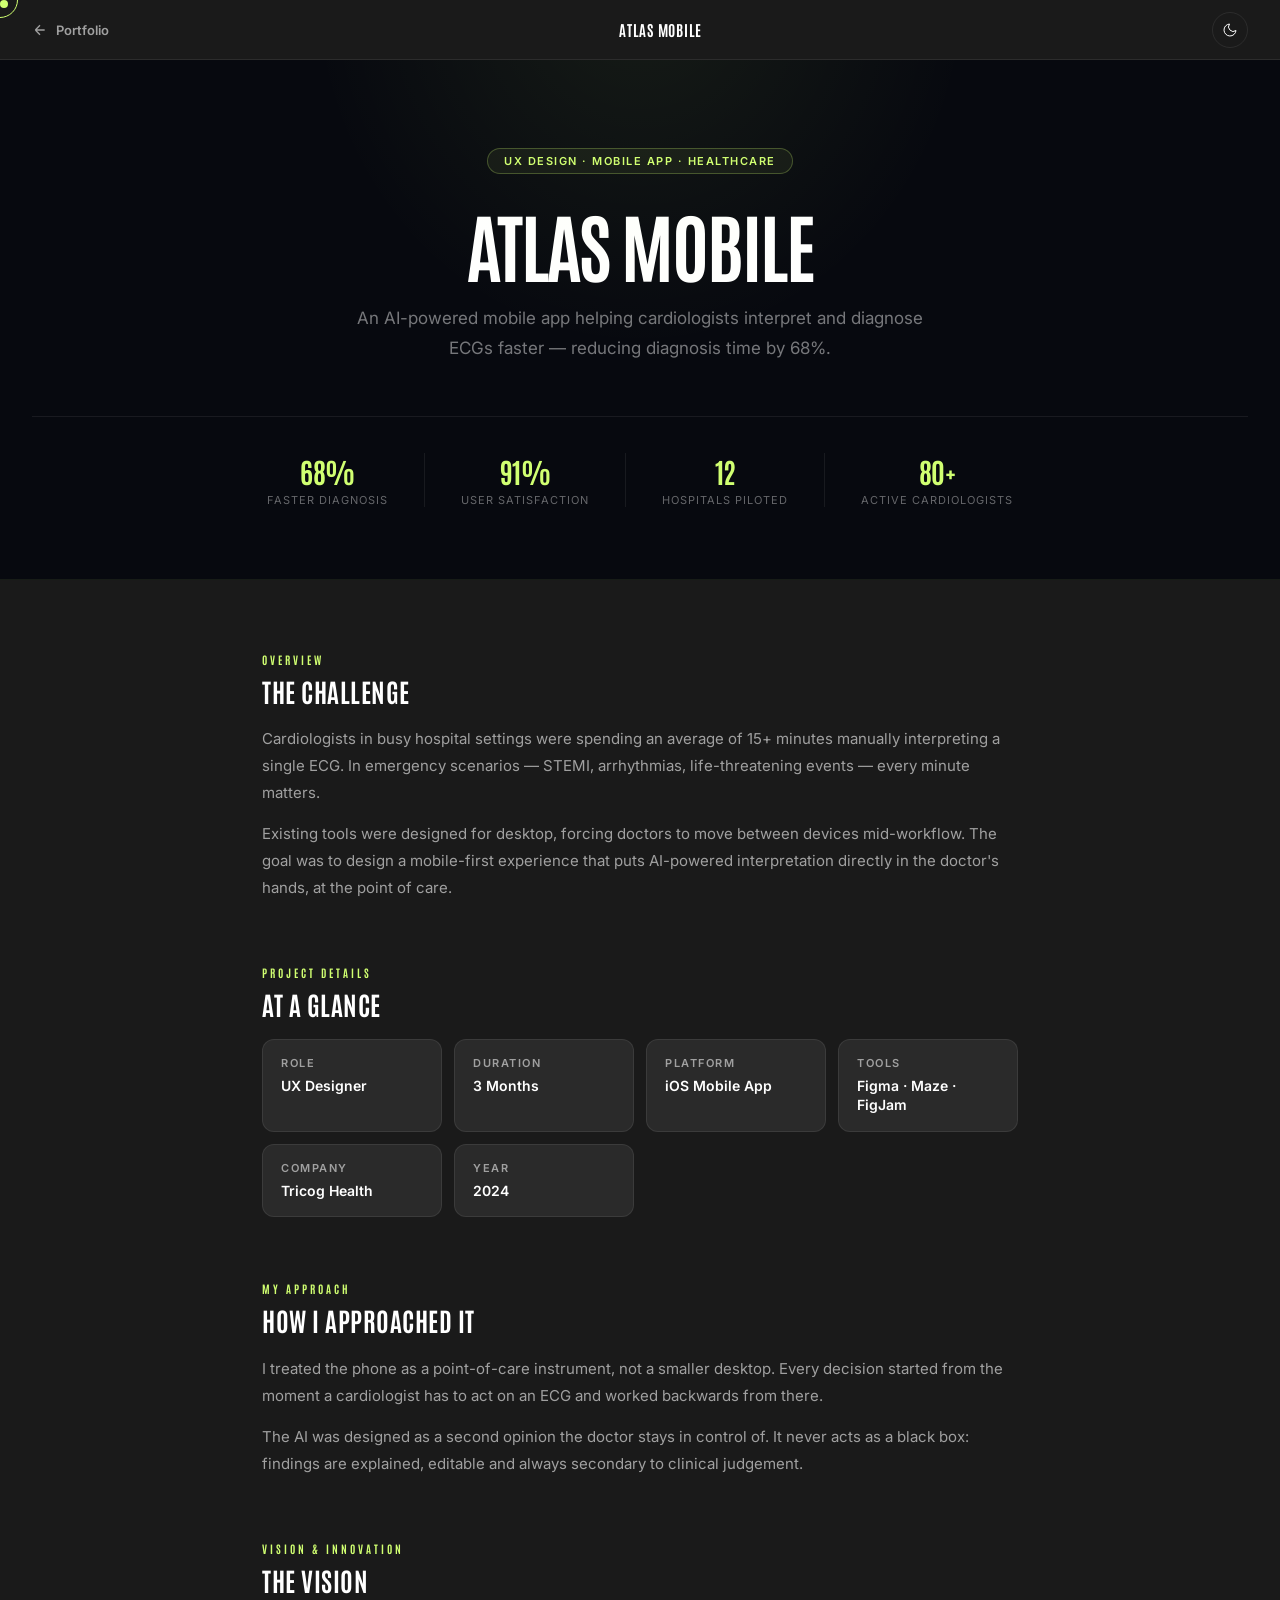
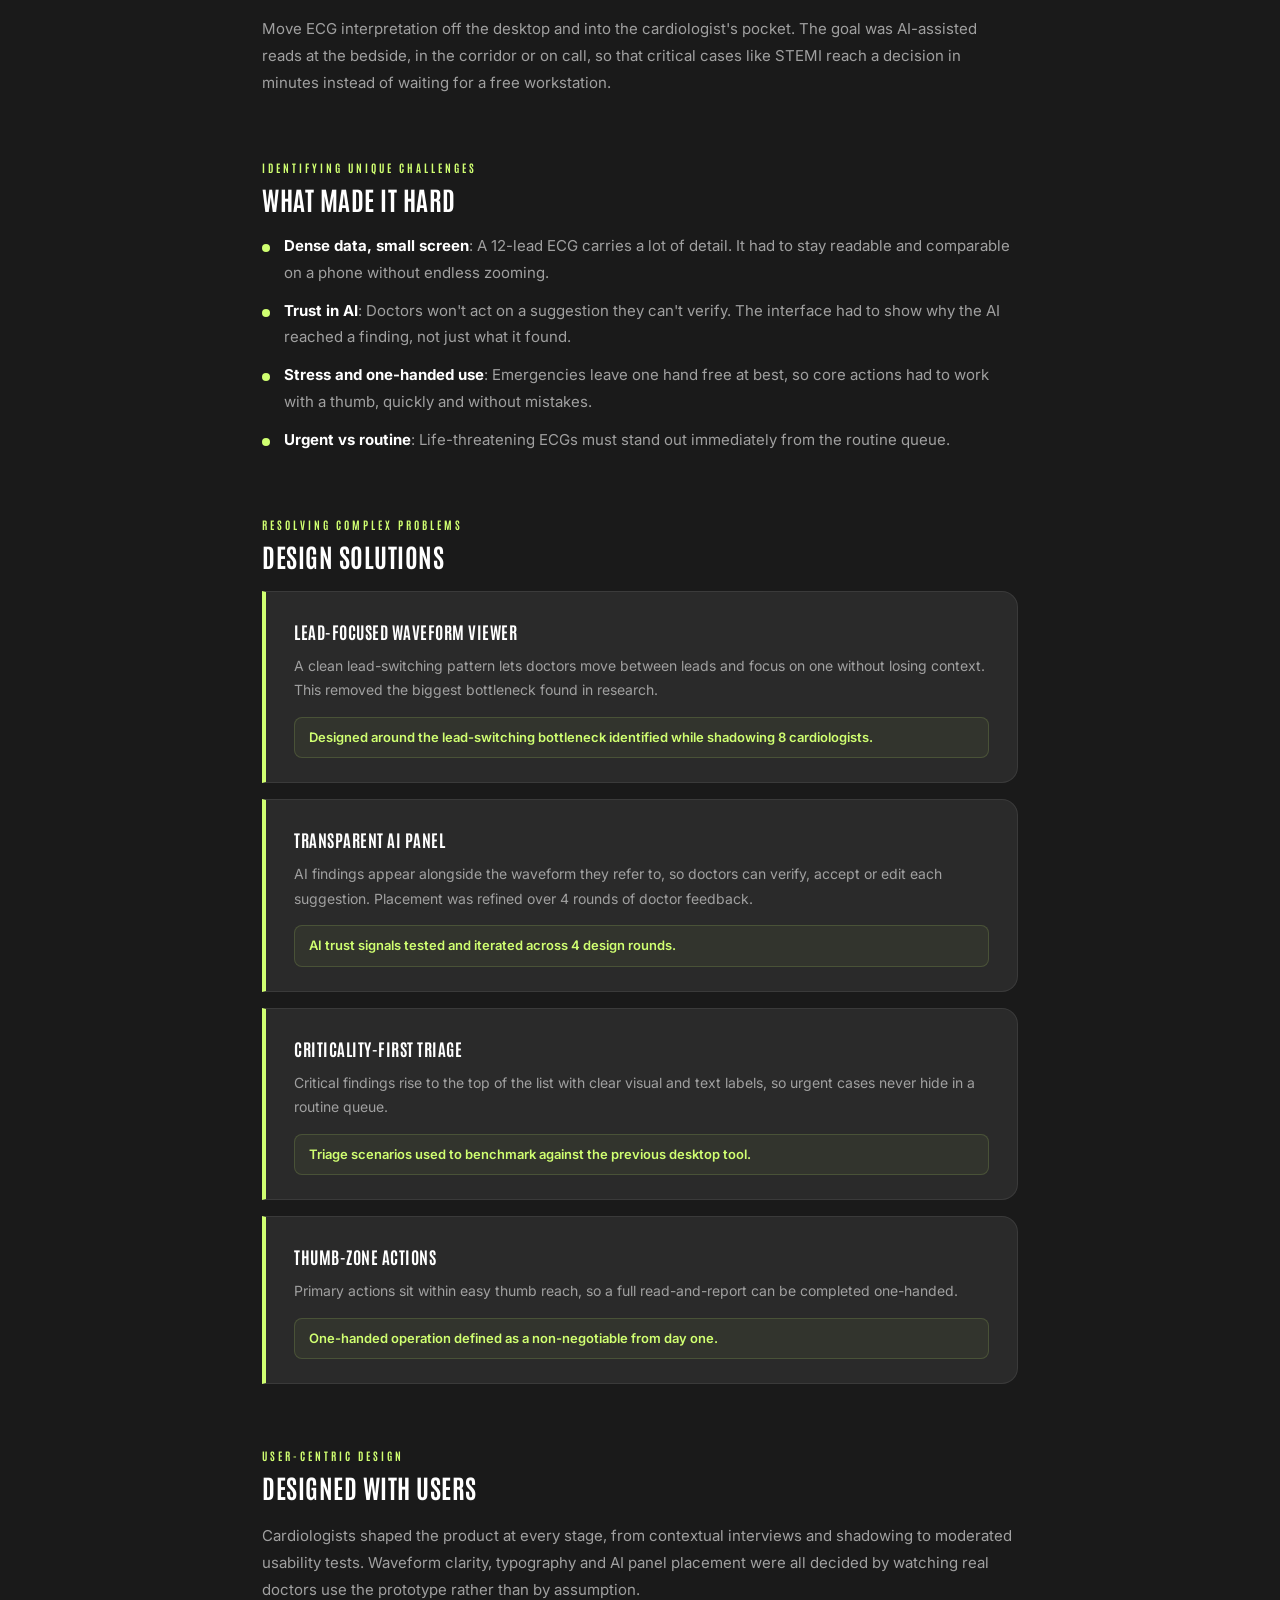
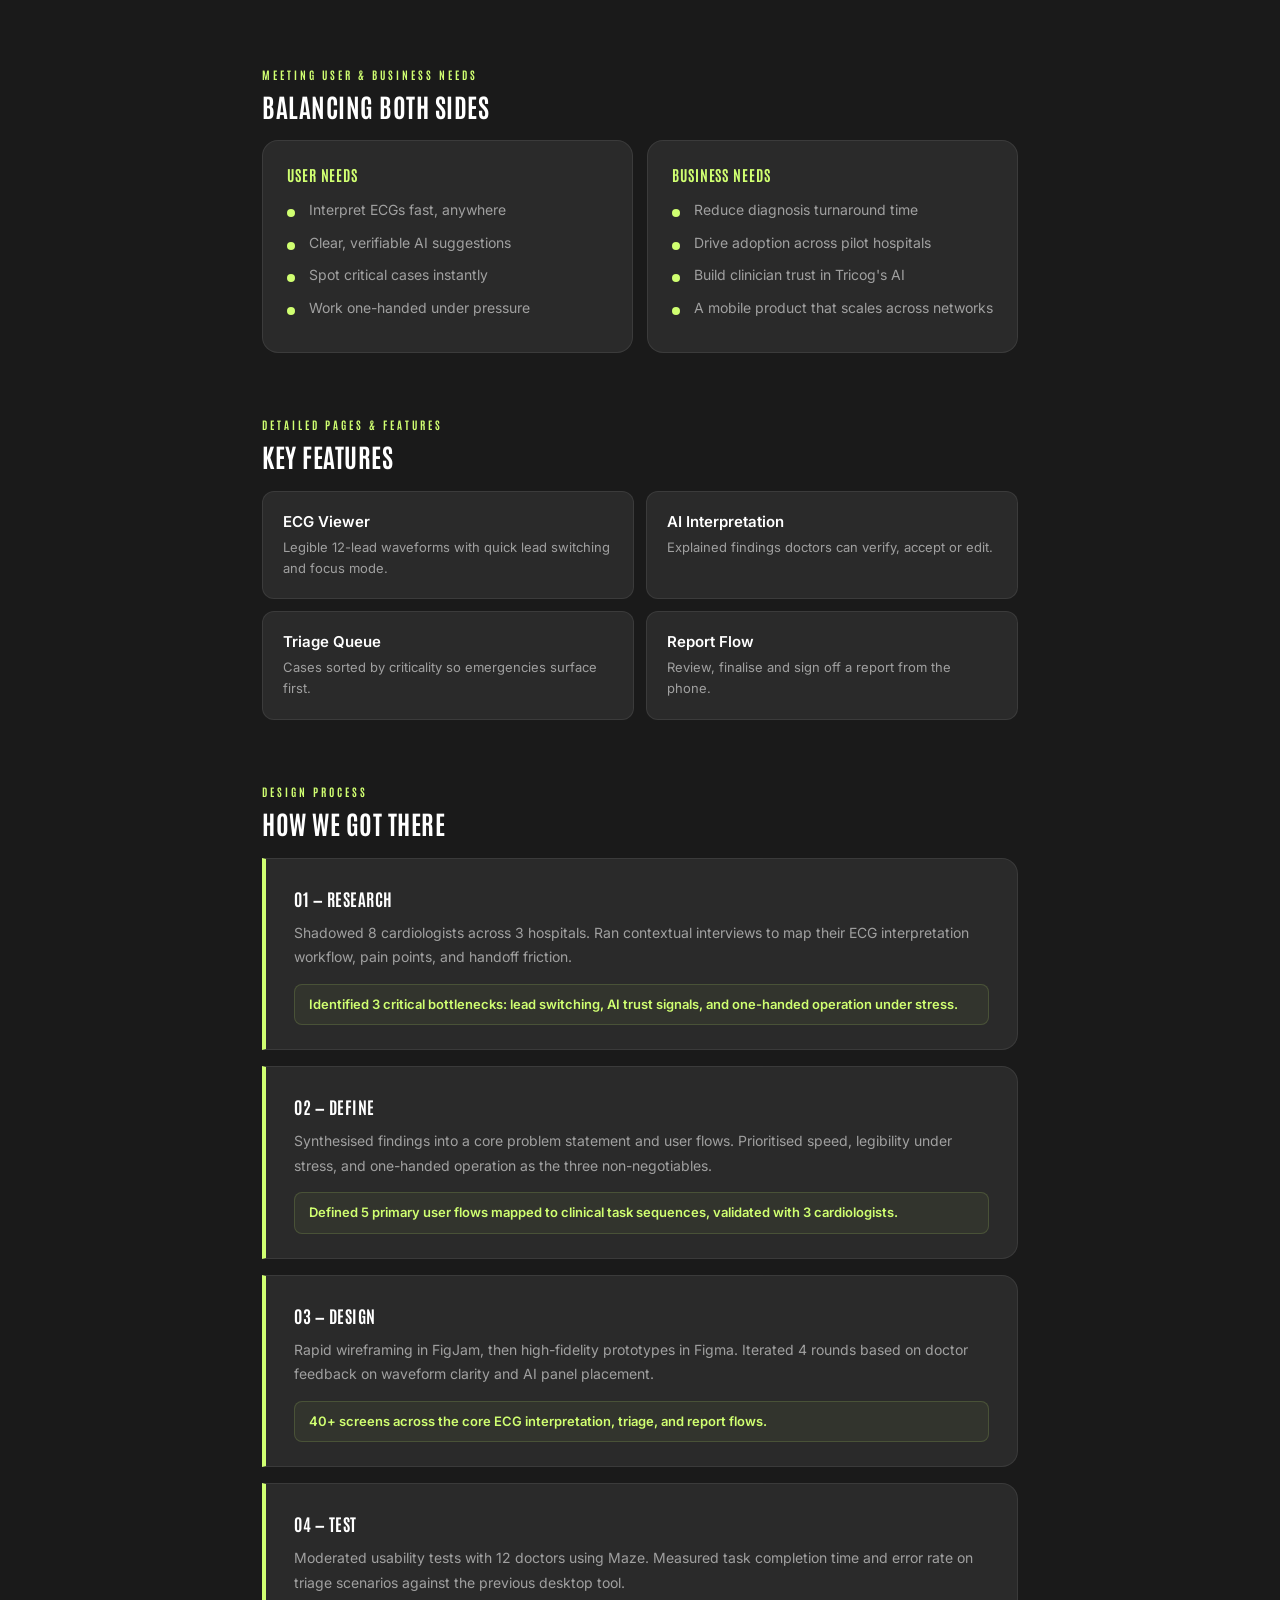
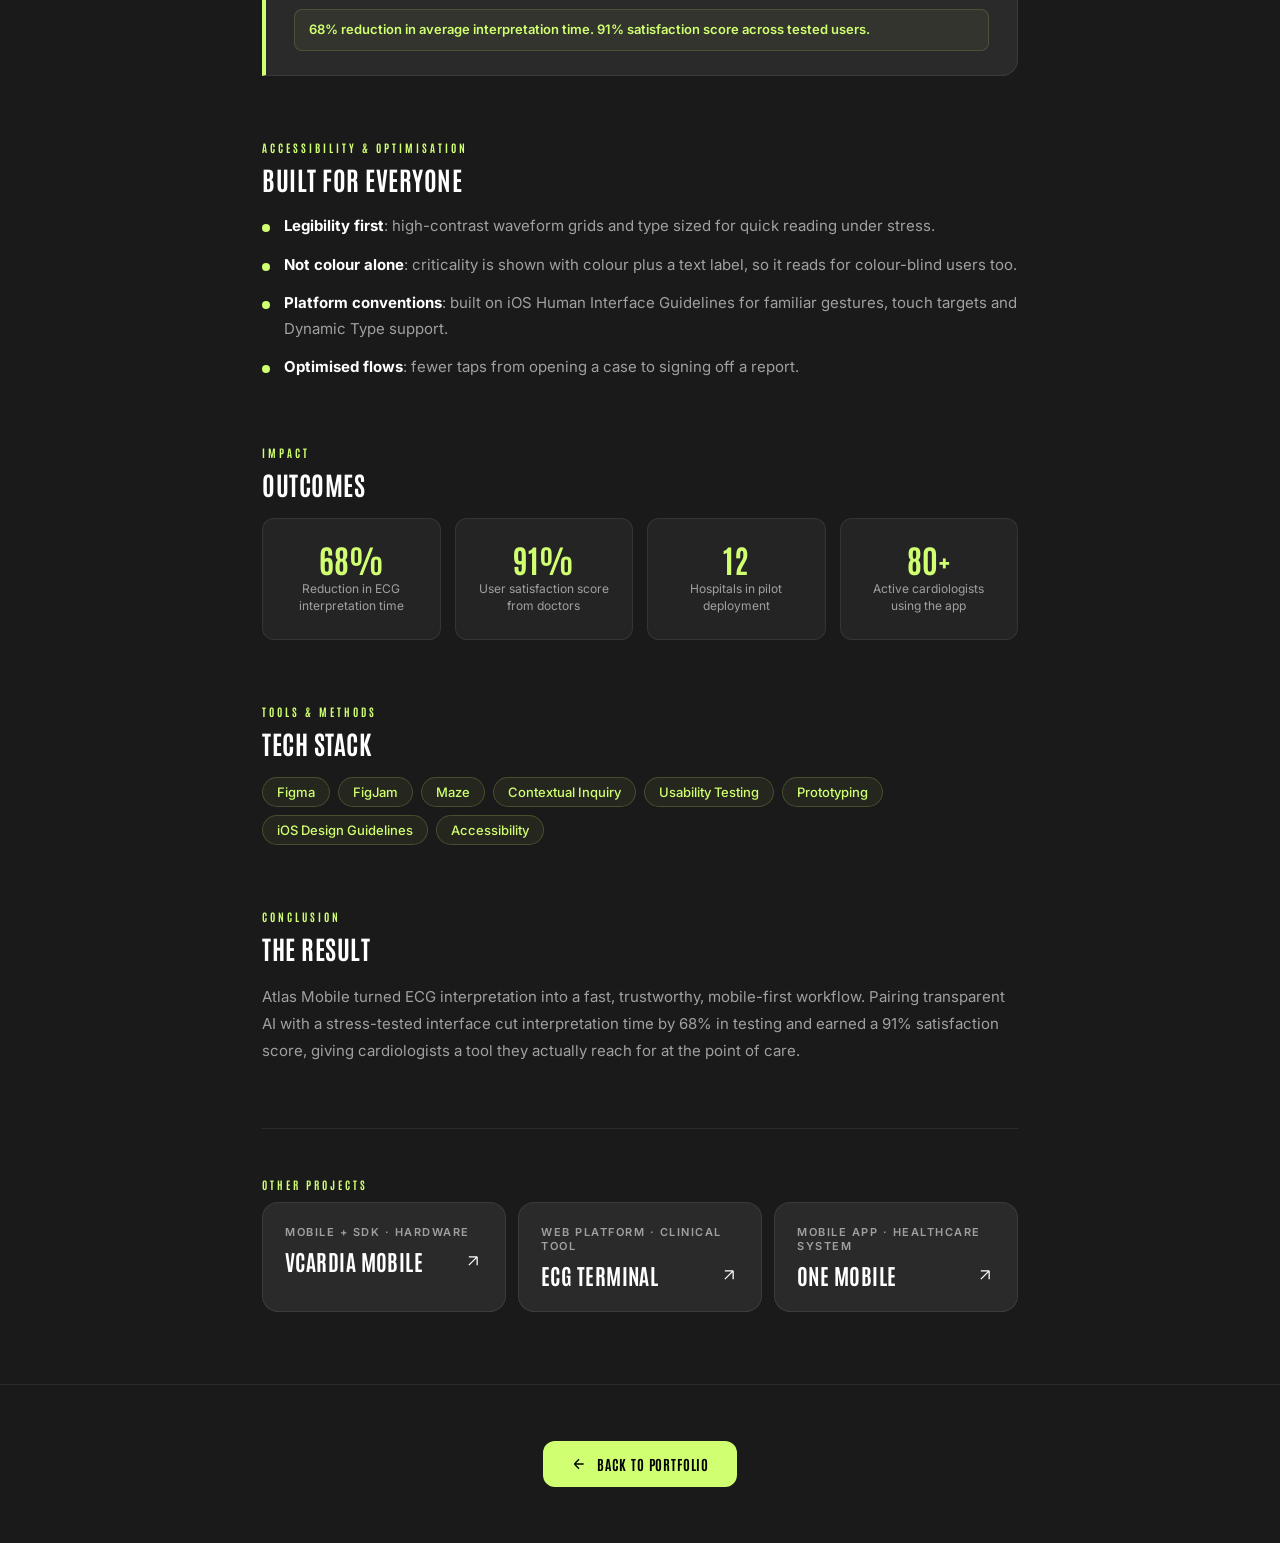
==== commit 0423c190: "Expand case studies with approach, challenges, features, and other projects Co-Authored-By: Claude O" ====
--- a/atlas-mobile.html
+++ b/atlas-mobile.html
@@ -96,6 +96,119 @@
             </div>
         </div>
 
+        <!-- Approach -->
+        <div class="cs-section">
+            <span class="cs-section-label">My Approach</span>
+            <h2>How I Approached It</h2>
+            <p>I treated the phone as a point-of-care instrument, not a smaller desktop. Every decision started from the moment a cardiologist has to act on an ECG and worked backwards from there.</p>
+            <p>The AI was designed as a second opinion the doctor stays in control of. It never acts as a black box: findings are explained, editable and always secondary to clinical judgement.</p>
+        </div>
+
+        <!-- Vision -->
+        <div class="cs-section">
+            <span class="cs-section-label">Vision &amp; Innovation</span>
+            <h2>The Vision</h2>
+            <p>Move ECG interpretation off the desktop and into the cardiologist's pocket. The goal was AI-assisted reads at the bedside, in the corridor or on call, so that critical cases like STEMI reach a decision in minutes instead of waiting for a free workstation.</p>
+        </div>
+
+        <!-- Challenges -->
+        <div class="cs-section">
+            <span class="cs-section-label">Identifying Unique Challenges</span>
+            <h2>What Made It Hard</h2>
+            <ul class="cs-list">
+                <li><strong>Dense data, small screen</strong>: A 12-lead ECG carries a lot of detail. It had to stay readable and comparable on a phone without endless zooming.</li>
+                <li><strong>Trust in AI</strong>: Doctors won't act on a suggestion they can't verify. The interface had to show why the AI reached a finding, not just what it found.</li>
+                <li><strong>Stress and one-handed use</strong>: Emergencies leave one hand free at best, so core actions had to work with a thumb, quickly and without mistakes.</li>
+                <li><strong>Urgent vs routine</strong>: Life-threatening ECGs must stand out immediately from the routine queue.</li>
+            </ul>
+        </div>
+
+        <!-- Solutions -->
+        <div class="cs-section">
+            <span class="cs-section-label">Resolving Complex Problems</span>
+            <h2>Design Solutions</h2>
+            <div class="cs-challenge-card">
+                <h3>Lead-focused waveform viewer</h3>
+                <p>A clean lead-switching pattern lets doctors move between leads and focus on one without losing context. This removed the biggest bottleneck found in research.</p>
+                <div class="cs-challenge-result">Designed around the lead-switching bottleneck identified while shadowing 8 cardiologists.</div>
+            </div>
+
+            <div class="cs-challenge-card">
+                <h3>Transparent AI panel</h3>
+                <p>AI findings appear alongside the waveform they refer to, so doctors can verify, accept or edit each suggestion. Placement was refined over 4 rounds of doctor feedback.</p>
+                <div class="cs-challenge-result">AI trust signals tested and iterated across 4 design rounds.</div>
+            </div>
+
+            <div class="cs-challenge-card">
+                <h3>Criticality-first triage</h3>
+                <p>Critical findings rise to the top of the list with clear visual and text labels, so urgent cases never hide in a routine queue.</p>
+                <div class="cs-challenge-result">Triage scenarios used to benchmark against the previous desktop tool.</div>
+            </div>
+
+            <div class="cs-challenge-card">
+                <h3>Thumb-zone actions</h3>
+                <p>Primary actions sit within easy thumb reach, so a full read-and-report can be completed one-handed.</p>
+                <div class="cs-challenge-result">One-handed operation defined as a non-negotiable from day one.</div>
+            </div>
+        </div>
+
+        <!-- User-Centric Design -->
+        <div class="cs-section">
+            <span class="cs-section-label">User-Centric Design</span>
+            <h2>Designed With Users</h2>
+            <p>Cardiologists shaped the product at every stage, from contextual interviews and shadowing to moderated usability tests. Waveform clarity, typography and AI panel placement were all decided by watching real doctors use the prototype rather than by assumption.</p>
+        </div>
+
+        <!-- Needs -->
+        <div class="cs-section">
+            <span class="cs-section-label">Meeting User &amp; Business Needs</span>
+            <h2>Balancing Both Sides</h2>
+            <div class="cs-needs-grid">
+                <div class="cs-needs-card">
+                    <h3>User Needs</h3>
+                    <ul class="cs-list">
+                    <li>Interpret ECGs fast, anywhere</li>
+                    <li>Clear, verifiable AI suggestions</li>
+                    <li>Spot critical cases instantly</li>
+                    <li>Work one-handed under pressure</li>
+                    </ul>
+                </div>
+                <div class="cs-needs-card">
+                    <h3>Business Needs</h3>
+                    <ul class="cs-list">
+                    <li>Reduce diagnosis turnaround time</li>
+                    <li>Drive adoption across pilot hospitals</li>
+                    <li>Build clinician trust in Tricog's AI</li>
+                    <li>A mobile product that scales across networks</li>
+                    </ul>
+                </div>
+            </div>
+        </div>
+
+        <!-- Features -->
+        <div class="cs-section">
+            <span class="cs-section-label">Detailed Pages &amp; Features</span>
+            <h2>Key Features</h2>
+            <div class="cs-feature-grid">
+                <div class="cs-feature-item">
+                    <h3>ECG Viewer</h3>
+                    <p>Legible 12-lead waveforms with quick lead switching and focus mode.</p>
+                </div>
+                <div class="cs-feature-item">
+                    <h3>AI Interpretation</h3>
+                    <p>Explained findings doctors can verify, accept or edit.</p>
+                </div>
+                <div class="cs-feature-item">
+                    <h3>Triage Queue</h3>
+                    <p>Cases sorted by criticality so emergencies surface first.</p>
+                </div>
+                <div class="cs-feature-item">
+                    <h3>Report Flow</h3>
+                    <p>Review, finalise and sign off a report from the phone.</p>
+                </div>
+            </div>
+        </div>
+
         <!-- Process -->
         <div class="cs-section">
             <span class="cs-section-label">Design Process</span>
@@ -124,6 +237,18 @@
                 <p>Moderated usability tests with 12 doctors using Maze. Measured task completion time and error rate on triage scenarios against the previous desktop tool.</p>
                 <div class="cs-challenge-result">68% reduction in average interpretation time. 91% satisfaction score across tested users.</div>
             </div>
+        </div>
+
+        <!-- Accessibility -->
+        <div class="cs-section">
+            <span class="cs-section-label">Accessibility &amp; Optimisation</span>
+            <h2>Built for Everyone</h2>
+            <ul class="cs-list">
+                <li><strong>Legibility first</strong>: high-contrast waveform grids and type sized for quick reading under stress.</li>
+                <li><strong>Not colour alone</strong>: criticality is shown with colour plus a text label, so it reads for colour-blind users too.</li>
+                <li><strong>Platform conventions</strong>: built on iOS Human Interface Guidelines for familiar gestures, touch targets and Dynamic Type support.</li>
+                <li><strong>Optimised flows</strong>: fewer taps from opening a case to signing off a report.</li>
+            </ul>
         </div>
 
         <!-- Impact -->
@@ -166,13 +291,30 @@
             </div>
         </div>
 
-        <!-- Next project -->
-        <div class="cs-next-project">
-            <span class="cs-next-label-sm">Next Project</span>
-            <a href="vcardia.html" class="cs-next-link">
-                VCardia
-                <svg width="36" height="36" viewBox="0 0 24 24" fill="none" stroke="currentColor" stroke-width="1.5"><path d="M7 17L17 7M17 7H7M17 7V17"/></svg>
-            </a>
+        <!-- Conclusion -->
+        <div class="cs-section">
+            <span class="cs-section-label">Conclusion</span>
+            <h2>The Result</h2>
+            <p>Atlas Mobile turned ECG interpretation into a fast, trustworthy, mobile-first workflow. Pairing transparent AI with a stress-tested interface cut interpretation time by 68% in testing and earned a 91% satisfaction score, giving cardiologists a tool they actually reach for at the point of care.</p>
+        </div>
+
+        <!-- Other projects -->
+        <div class="cs-other-projects">
+            <span class="cs-section-label">Other Projects</span>
+            <div class="cs-other-grid">
+                <a href="vcardia.html" class="cs-other-card">
+                    <span class="cs-other-type">Mobile + SDK · Hardware</span>
+                    <span class="cs-other-name">VCardia Mobile <svg width="20" height="20" viewBox="0 0 24 24" fill="none" stroke="currentColor" stroke-width="1.5"><path d="M7 17L17 7M17 7H7M17 7V17"/></svg></span>
+                </a>
+                <a href="ecg-terminal.html" class="cs-other-card">
+                    <span class="cs-other-type">Web Platform · Clinical Tool</span>
+                    <span class="cs-other-name">ECG Terminal <svg width="20" height="20" viewBox="0 0 24 24" fill="none" stroke="currentColor" stroke-width="1.5"><path d="M7 17L17 7M17 7H7M17 7V17"/></svg></span>
+                </a>
+                <a href="one-mobile.html" class="cs-other-card">
+                    <span class="cs-other-type">Mobile App · Healthcare System</span>
+                    <span class="cs-other-name">One Mobile <svg width="20" height="20" viewBox="0 0 24 24" fill="none" stroke="currentColor" stroke-width="1.5"><path d="M7 17L17 7M17 7H7M17 7V17"/></svg></span>
+                </a>
+            </div>
         </div>
 
     </div>
--- a/case-study.css
+++ b/case-study.css
@@ -337,6 +337,140 @@
     border-color: rgba(94,103,230,0.18);
 }
 
+/* ===== Bullet List ===== */
+.cs-list {
+    list-style: none;
+    margin-top: 8px;
+}
+
+.cs-list li {
+    position: relative;
+    padding-left: 22px;
+    font-size: 15px;
+    color: var(--text-secondary);
+    line-height: 1.75;
+    margin-bottom: 12px;
+}
+
+.cs-list li:last-child { margin-bottom: 0; }
+
+.cs-list li::before {
+    content: '';
+    position: absolute;
+    left: 0;
+    top: 11px;
+    width: 8px;
+    height: 8px;
+    border-radius: 50%;
+    background: var(--accent);
+}
+
+.cs-list li strong { color: var(--text); }
+
+/* ===== Needs Grid ===== */
+.cs-needs-grid {
+    display: grid;
+    grid-template-columns: repeat(auto-fit, minmax(260px, 1fr));
+    gap: 14px;
+    margin-top: 8px;
+}
+
+.cs-needs-card {
+    background: var(--bg-card);
+    border: 1px solid var(--border);
+    border-radius: 16px;
+    padding: 24px;
+}
+
+.cs-needs-card h3 {
+    font-family: var(--font-heading);
+    font-size: 15px;
+    font-weight: 700;
+    color: var(--accent);
+    margin-bottom: 14px;
+    text-transform: uppercase;
+    letter-spacing: 0.06em;
+}
+
+.cs-needs-card .cs-list li { font-size: 14px; margin-bottom: 8px; }
+
+/* ===== Feature Grid ===== */
+.cs-feature-grid {
+    display: grid;
+    grid-template-columns: repeat(auto-fill, minmax(300px, 1fr));
+    gap: 12px;
+    margin-top: 8px;
+}
+
+.cs-feature-item {
+    background: var(--bg-card);
+    border: 1px solid var(--border);
+    border-radius: 12px;
+    padding: 20px;
+}
+
+.cs-feature-item h3 {
+    font-size: 15px;
+    font-weight: 600;
+    color: var(--text);
+    margin-bottom: 6px;
+}
+
+.cs-feature-item p {
+    font-size: 13px;
+    line-height: 1.6;
+    margin-bottom: 0;
+}
+
+/* ===== Other Projects ===== */
+.cs-other-projects {
+    padding: 48px 0 0;
+    border-top: 1px solid var(--border);
+    margin-top: 16px;
+}
+
+.cs-other-grid {
+    display: grid;
+    grid-template-columns: repeat(auto-fit, minmax(220px, 1fr));
+    gap: 12px;
+}
+
+.cs-other-card {
+    display: flex;
+    flex-direction: column;
+    gap: 8px;
+    background: var(--bg-card);
+    border: 1px solid var(--border);
+    border-radius: 16px;
+    padding: 22px;
+    text-decoration: none;
+    transition: border-color 0.3s ease, transform 0.3s ease;
+}
+
+.cs-other-card:hover { border-color: var(--accent); transform: translateY(-3px); }
+
+.cs-other-type {
+    font-size: 11px;
+    font-weight: 600;
+    letter-spacing: 1.5px;
+    text-transform: uppercase;
+    color: var(--text-secondary);
+}
+
+.cs-other-name {
+    display: flex;
+    justify-content: space-between;
+    align-items: center;
+    font-family: var(--font-heading);
+    font-size: 22px;
+    font-weight: 700;
+    text-transform: uppercase;
+    color: var(--text);
+    letter-spacing: 0.02em;
+}
+
+.cs-other-card:hover .cs-other-name { color: var(--accent); }
+
 /* ===== Next Project ===== */
 .cs-next-project {
     text-align: center;
